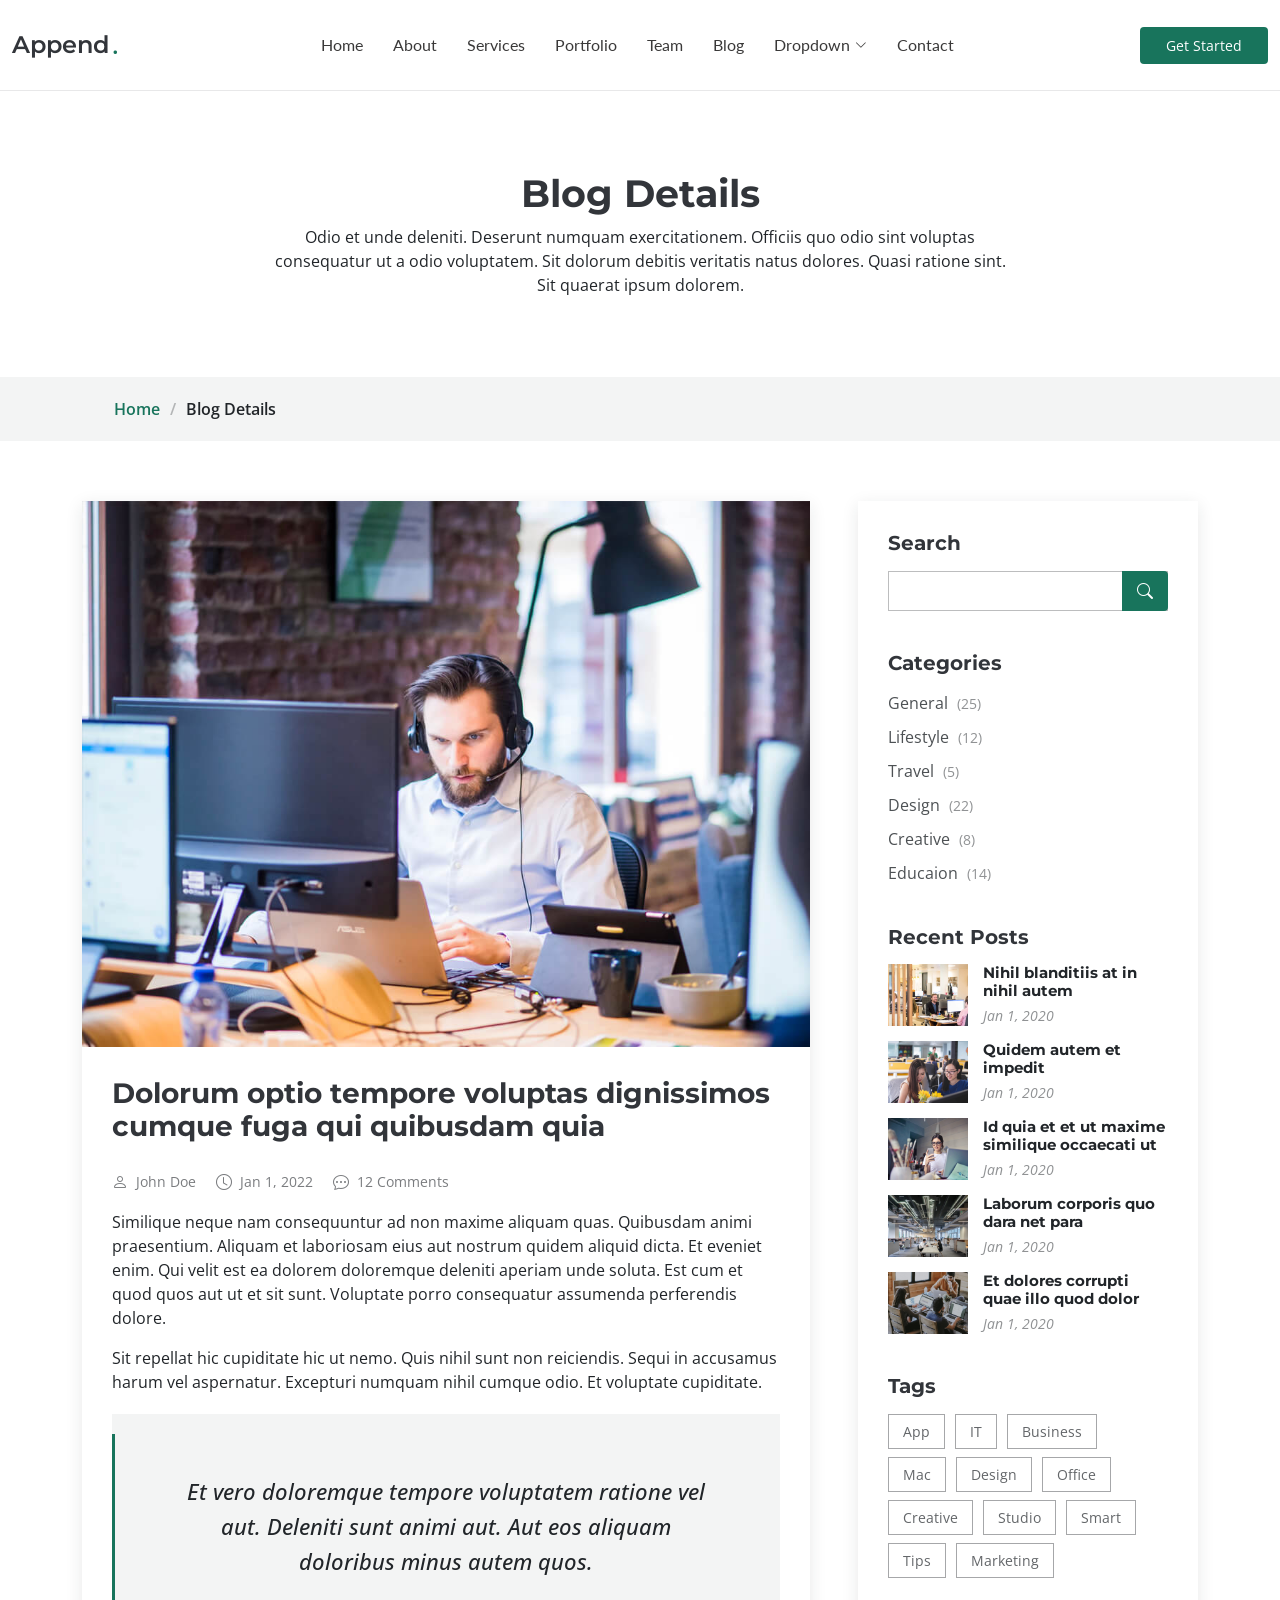
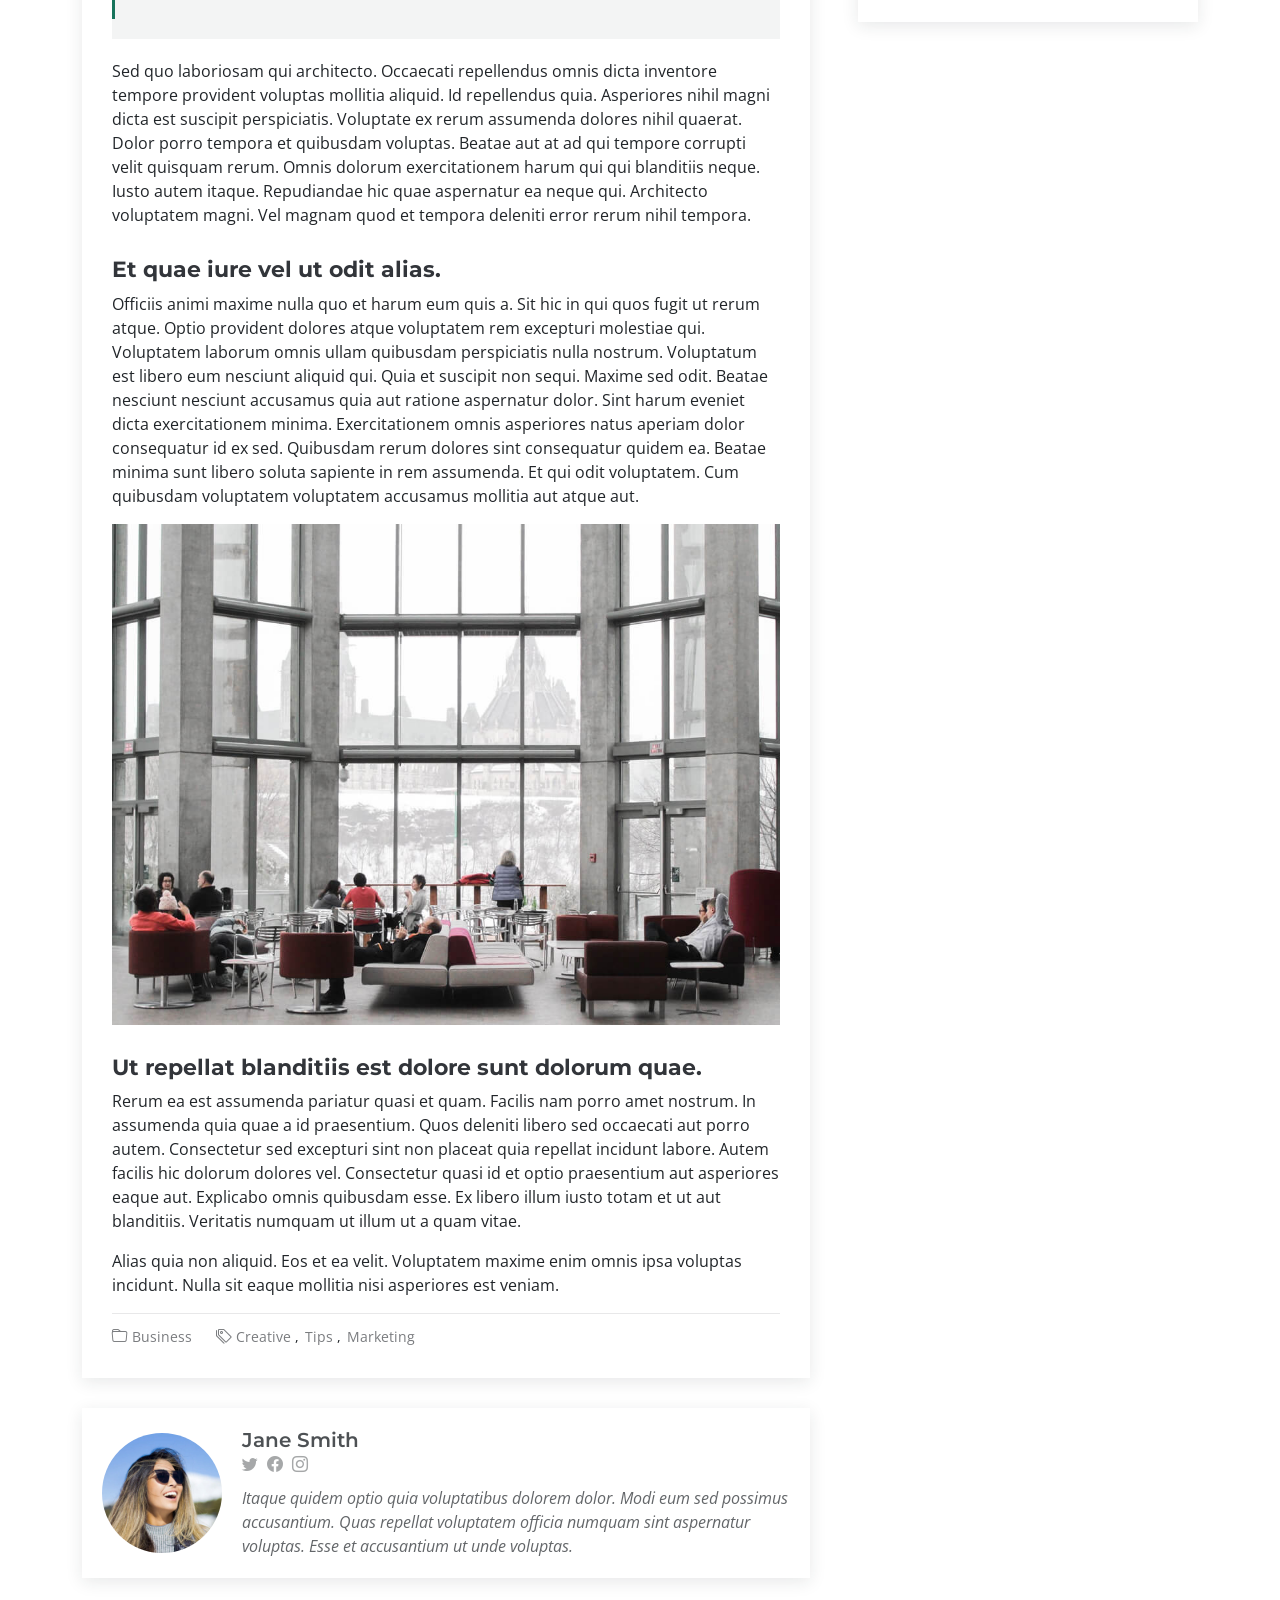
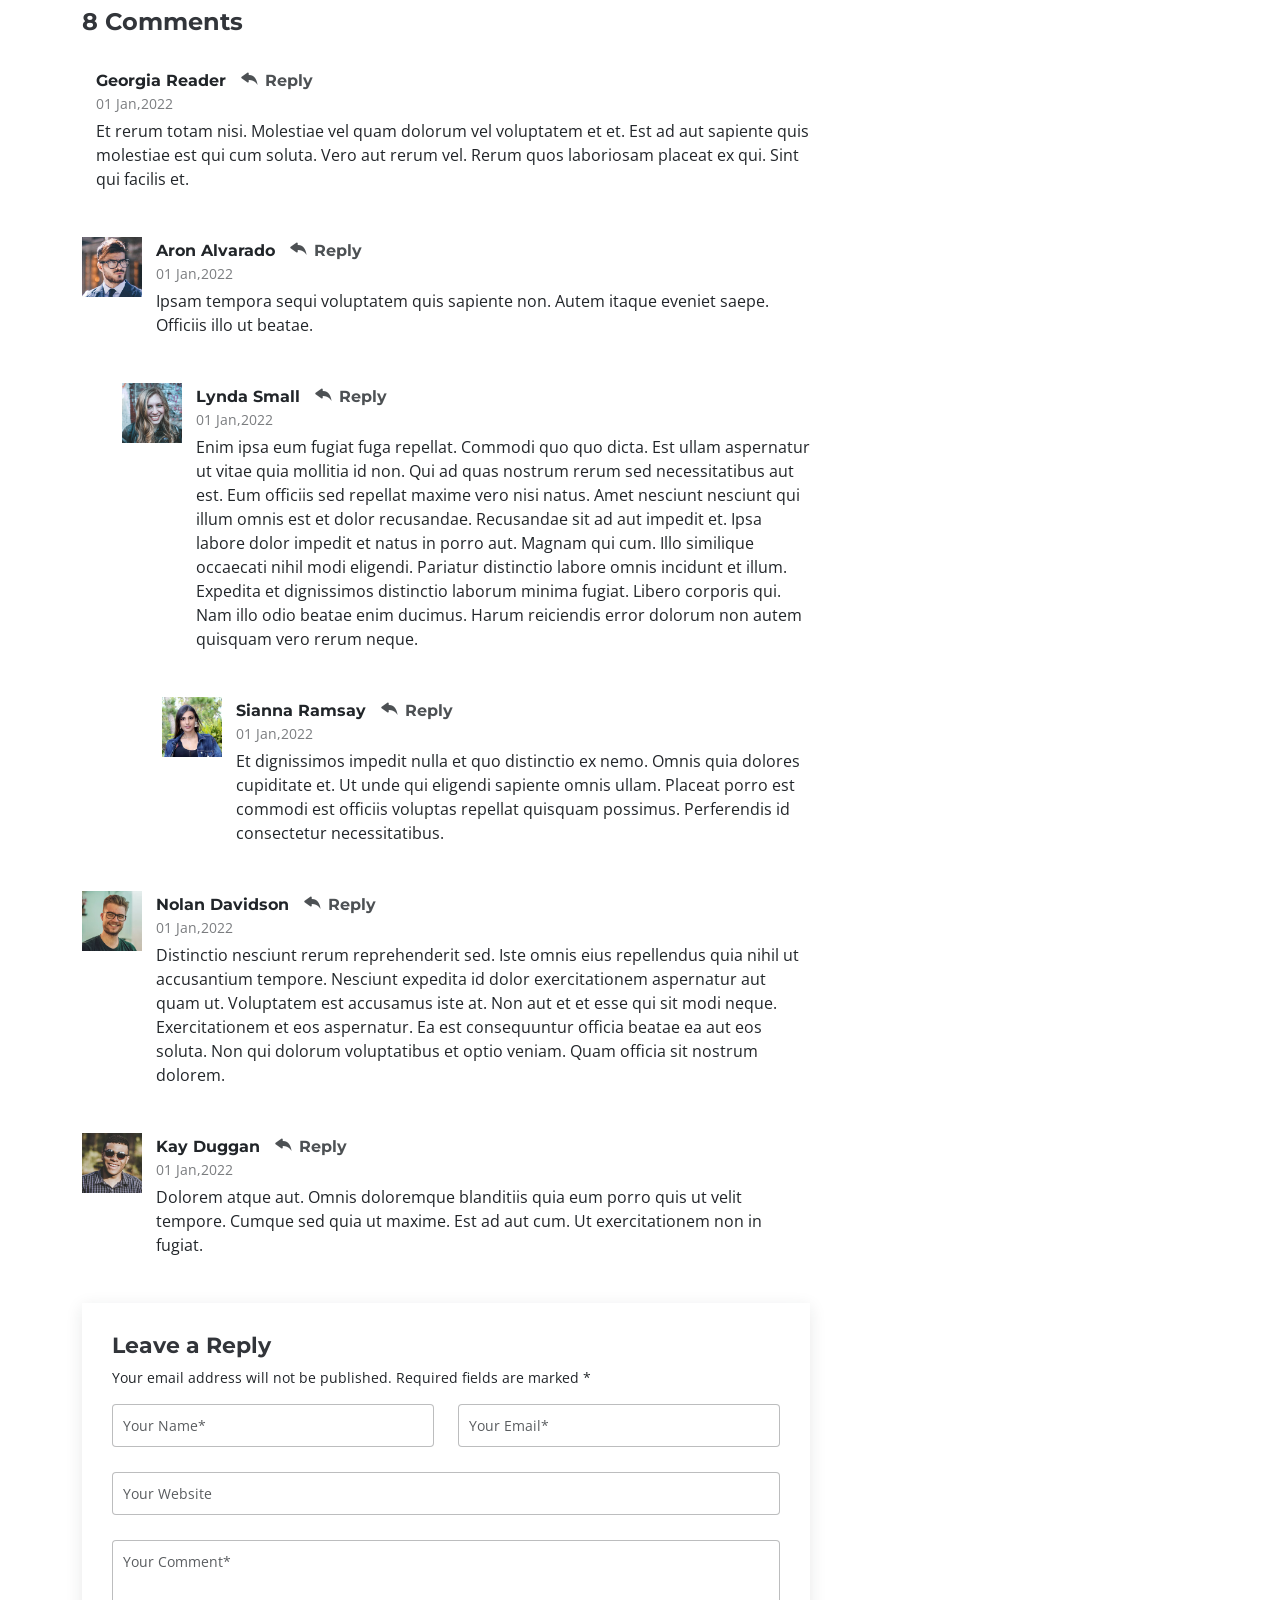
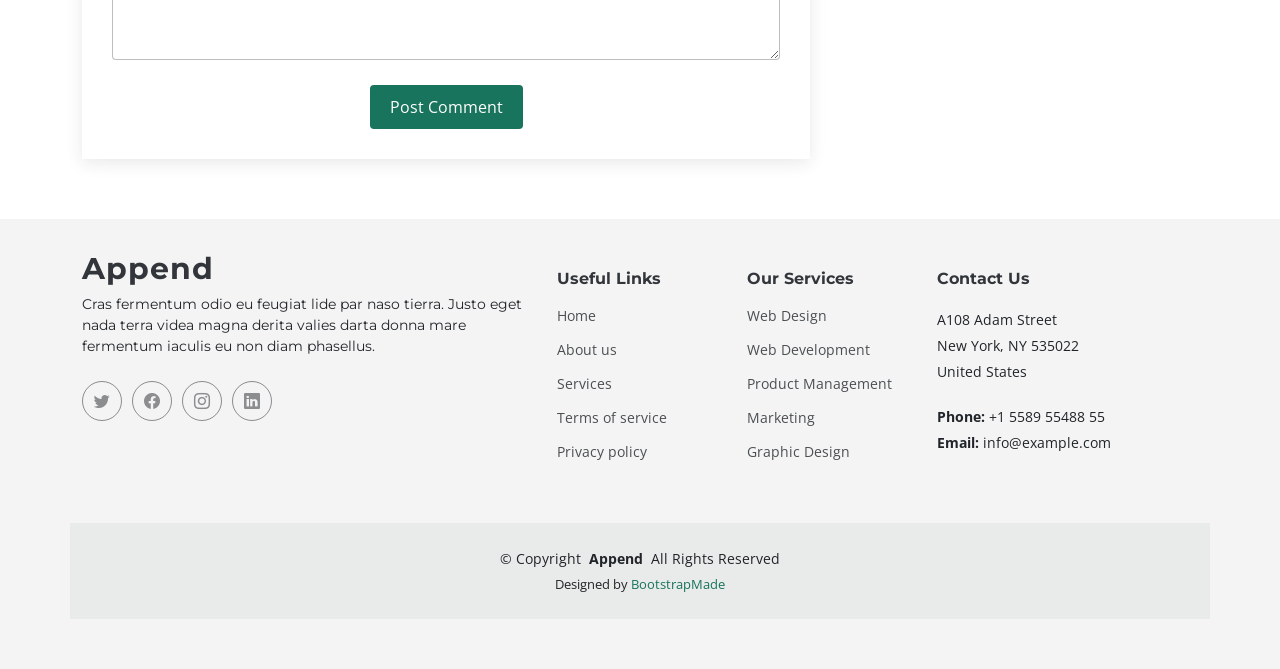
==== blog-details.html @ e710c113 "v1" ====
<!DOCTYPE html>
<html lang="en">

<head>
  <meta charset="utf-8">
  <meta content="width=device-width, initial-scale=1.0" name="viewport">

  <title>Blog Details - Append Bootstrap Temlate</title>
  <meta content="" name="description">
  <meta content="" name="keywords">

  <!-- Favicons -->
  <link href="assets/img/favicon.png" rel="icon">
  <link href="assets/img/apple-touch-icon.png" rel="apple-touch-icon">

  <!-- Fonts -->
  <link href="https://fonts.googleapis.com" rel="preconnect">
  <link href="https://fonts.gstatic.com" rel="preconnect" crossorigin>
  <link href="https://fonts.googleapis.com/css2?family=Open+Sans:ital,wght@0,300;0,400;0,500;0,600;0,700;0,800;1,300;1,400;1,500;1,600;1,700;1,800&family=Montserrat:ital,wght@0,100;0,200;0,300;0,400;0,500;0,600;0,700;0,800;0,900;1,100;1,200;1,300;1,400;1,500;1,600;1,700;1,800;1,900&family=Lato:ital,wght@0,100;0,300;0,400;0,700;0,900;1,100;1,300;1,400;1,700;1,900&display=swap" rel="stylesheet">

  <!-- Vendor CSS Files -->
  <link href="assets/vendor/bootstrap/css/bootstrap.min.css" rel="stylesheet">
  <link href="assets/vendor/bootstrap-icons/bootstrap-icons.css" rel="stylesheet">
  <link href="assets/vendor/glightbox/css/glightbox.min.css" rel="stylesheet">
  <link href="assets/vendor/swiper/swiper-bundle.min.css" rel="stylesheet">
  <link href="assets/vendor/aos/aos.css" rel="stylesheet">

  <!-- Template Main CSS File -->
  <link href="assets/css/main.css" rel="stylesheet">

  <!-- =======================================================
  * Template Name: Append
  * Updated: Sep 18 2023 with Bootstrap v5.3.2
  * Template URL: https://bootstrapmade.com/append-bootstrap-website-template/
  * Author: BootstrapMade.com
  * License: https://bootstrapmade.com/license/
  ======================================================== -->
</head>

<body class="blog-details-page" data-bs-spy="scroll" data-bs-target="#navmenu">

  <!-- ======= Header ======= -->
  <header id="header" class="header sticky-top d-flex align-items-center">
    <div class="container-fluid d-flex align-items-center justify-content-between">

      <a href="index.html" class="logo d-flex align-items-center me-auto me-xl-0">
        <!-- Uncomment the line below if you also wish to use an image logo -->
        <!-- <img src="assets/img/logo.png" alt=""> -->
        <h1>Append</h1>
        <span>.</span>
      </a>

      <!-- Nav Menu -->
      <nav id="navmenu" class="navmenu">
        <ul>
          <li><a href="index.html#hero">Home</a></li>
          <li><a href="index.html#about">About</a></li>
          <li><a href="index.html#services">Services</a></li>
          <li><a href="index.html#portfolio">Portfolio</a></li>
          <li><a href="index.html#team">Team</a></li>
          <li><a href="blog.html">Blog</a></li>
          <li class="dropdown has-dropdown"><a href="#"><span>Dropdown</span> <i class="bi bi-chevron-down"></i></a>
            <ul class="dd-box-shadow">
              <li><a href="#">Dropdown 1</a></li>
              <li class="dropdown has-dropdown"><a href="#"><span>Deep Dropdown</span> <i class="bi bi-chevron-down"></i></a>
                <ul class="dd-box-shadow">
                  <li><a href="#">Deep Dropdown 1</a></li>
                  <li><a href="#">Deep Dropdown 2</a></li>
                  <li><a href="#">Deep Dropdown 3</a></li>
                  <li><a href="#">Deep Dropdown 4</a></li>
                  <li><a href="#">Deep Dropdown 5</a></li>
                </ul>
              </li>
              <li><a href="#">Dropdown 2</a></li>
              <li><a href="#">Dropdown 3</a></li>
              <li><a href="#">Dropdown 4</a></li>
            </ul>
          </li>
          <li><a href="index.html#contact">Contact</a></li>
        </ul>

        <i class="mobile-nav-toggle d-xl-none bi bi-list"></i>
      </nav><!-- End Nav Menu -->

      <a class="btn-getstarted" href="index.html#about">Get Started</a>

    </div>
  </header><!-- End Header -->

  <main id="main">

    <!-- Blog Details Page Title & Breadcrumbs -->
    <div data-aos="fade" class="page-title">
      <div class="heading">
        <div class="container">
          <div class="row d-flex justify-content-center text-center">
            <div class="col-lg-8">
              <h1>Blog Details</h1>
              <p class="mb-0">Odio et unde deleniti. Deserunt numquam exercitationem. Officiis quo odio sint voluptas consequatur ut a odio voluptatem. Sit dolorum debitis veritatis natus dolores. Quasi ratione sint. Sit quaerat ipsum dolorem.</p>
            </div>
          </div>
        </div>
      </div>
      <nav class="breadcrumbs">
        <div class="container">
          <ol>
            <li><a href="index.html">Home</a></li>
            <li class="current">Blog Details</li>
          </ol>
        </div>
      </nav>
    </div><!-- End Page Title -->

    <!-- Blog-details Section - Blog Details Page -->
    <section id="blog-details" class="blog-details">

      <div class="container" data-aos="fade-up" data-aos-delay="100">

        <div class="row g-5">

          <div class="col-lg-8">

            <article class="article">

              <div class="post-img">
                <img src="assets/img/blog/blog-1.jpg" alt="" class="img-fluid">
              </div>

              <h2 class="title">Dolorum optio tempore voluptas dignissimos cumque fuga qui quibusdam quia</h2>

              <div class="meta-top">
                <ul>
                  <li class="d-flex align-items-center"><i class="bi bi-person"></i> <a href="blog-details.html">John Doe</a></li>
                  <li class="d-flex align-items-center"><i class="bi bi-clock"></i> <a href="blog-details.html"><time datetime="2020-01-01">Jan 1, 2022</time></a></li>
                  <li class="d-flex align-items-center"><i class="bi bi-chat-dots"></i> <a href="blog-details.html">12 Comments</a></li>
                </ul>
              </div><!-- End meta top -->

              <div class="content">
                <p>
                  Similique neque nam consequuntur ad non maxime aliquam quas. Quibusdam animi praesentium. Aliquam et laboriosam eius aut nostrum quidem aliquid dicta.
                  Et eveniet enim. Qui velit est ea dolorem doloremque deleniti aperiam unde soluta. Est cum et quod quos aut ut et sit sunt. Voluptate porro consequatur assumenda perferendis dolore.
                </p>

                <p>
                  Sit repellat hic cupiditate hic ut nemo. Quis nihil sunt non reiciendis. Sequi in accusamus harum vel aspernatur. Excepturi numquam nihil cumque odio. Et voluptate cupiditate.
                </p>

                <blockquote>
                  <p>
                    Et vero doloremque tempore voluptatem ratione vel aut. Deleniti sunt animi aut. Aut eos aliquam doloribus minus autem quos.
                  </p>
                </blockquote>

                <p>
                  Sed quo laboriosam qui architecto. Occaecati repellendus omnis dicta inventore tempore provident voluptas mollitia aliquid. Id repellendus quia. Asperiores nihil magni dicta est suscipit perspiciatis. Voluptate ex rerum assumenda dolores nihil quaerat.
                  Dolor porro tempora et quibusdam voluptas. Beatae aut at ad qui tempore corrupti velit quisquam rerum. Omnis dolorum exercitationem harum qui qui blanditiis neque.
                  Iusto autem itaque. Repudiandae hic quae aspernatur ea neque qui. Architecto voluptatem magni. Vel magnam quod et tempora deleniti error rerum nihil tempora.
                </p>

                <h3>Et quae iure vel ut odit alias.</h3>
                <p>
                  Officiis animi maxime nulla quo et harum eum quis a. Sit hic in qui quos fugit ut rerum atque. Optio provident dolores atque voluptatem rem excepturi molestiae qui. Voluptatem laborum omnis ullam quibusdam perspiciatis nulla nostrum. Voluptatum est libero eum nesciunt aliquid qui.
                  Quia et suscipit non sequi. Maxime sed odit. Beatae nesciunt nesciunt accusamus quia aut ratione aspernatur dolor. Sint harum eveniet dicta exercitationem minima. Exercitationem omnis asperiores natus aperiam dolor consequatur id ex sed. Quibusdam rerum dolores sint consequatur quidem ea.
                  Beatae minima sunt libero soluta sapiente in rem assumenda. Et qui odit voluptatem. Cum quibusdam voluptatem voluptatem accusamus mollitia aut atque aut.
                </p>
                <img src="assets/img/blog/blog-inside-post.jpg" class="img-fluid" alt="">

                <h3>Ut repellat blanditiis est dolore sunt dolorum quae.</h3>
                <p>
                  Rerum ea est assumenda pariatur quasi et quam. Facilis nam porro amet nostrum. In assumenda quia quae a id praesentium. Quos deleniti libero sed occaecati aut porro autem. Consectetur sed excepturi sint non placeat quia repellat incidunt labore. Autem facilis hic dolorum dolores vel.
                  Consectetur quasi id et optio praesentium aut asperiores eaque aut. Explicabo omnis quibusdam esse. Ex libero illum iusto totam et ut aut blanditiis. Veritatis numquam ut illum ut a quam vitae.
                </p>
                <p>
                  Alias quia non aliquid. Eos et ea velit. Voluptatem maxime enim omnis ipsa voluptas incidunt. Nulla sit eaque mollitia nisi asperiores est veniam.
                </p>

              </div><!-- End post content -->

              <div class="meta-bottom">
                <i class="bi bi-folder"></i>
                <ul class="cats">
                  <li><a href="#">Business</a></li>
                </ul>

                <i class="bi bi-tags"></i>
                <ul class="tags">
                  <li><a href="#">Creative</a></li>
                  <li><a href="#">Tips</a></li>
                  <li><a href="#">Marketing</a></li>
                </ul>
              </div><!-- End meta bottom -->

            </article><!-- End post article -->

            <div class="blog-author d-flex align-items-center">
              <img src="assets/img/blog/blog-author.jpg" class="rounded-circle flex-shrink-0" alt="">
              <div>
                <h4>Jane Smith</h4>
                <div class="social-links">
                  <a href="https://twitters.com/#"><i class="bi bi-twitter"></i></a>
                  <a href="https://facebook.com/#"><i class="bi bi-facebook"></i></a>
                  <a href="https://instagram.com/#"><i class="biu bi-instagram"></i></a>
                </div>
                <p>
                  Itaque quidem optio quia voluptatibus dolorem dolor. Modi eum sed possimus accusantium. Quas repellat voluptatem officia numquam sint aspernatur voluptas. Esse et accusantium ut unde voluptas.
                </p>
              </div>
            </div><!-- End post author -->

            <div class="comments">

              <h4 class="comments-count">8 Comments</h4>

              <div id="comment-1" class="comment">
                <div class="d-flex">
                  <div class="comment-img"><img src="assets/img/blog/comments.jpg" alt=""></div>
                  <div>
                    <h5><a href="">Georgia Reader</a> <a href="#" class="reply"><i class="bi bi-reply-fill"></i> Reply</a></h5>
                    <time datetime="2020-01-01">01 Jan,2022</time>
                    <p>
                      Et rerum totam nisi. Molestiae vel quam dolorum vel voluptatem et et. Est ad aut sapiente quis molestiae est qui cum soluta.
                      Vero aut rerum vel. Rerum quos laboriosam placeat ex qui. Sint qui facilis et.
                    </p>
                  </div>
                </div>
              </div><!-- End comment #1 -->

              <div id="comment-2" class="comment">
                <div class="d-flex">
                  <div class="comment-img"><img src="assets/img/blog/comments-2.jpg" alt=""></div>
                  <div>
                    <h5><a href="">Aron Alvarado</a> <a href="#" class="reply"><i class="bi bi-reply-fill"></i> Reply</a></h5>
                    <time datetime="2020-01-01">01 Jan,2022</time>
                    <p>
                      Ipsam tempora sequi voluptatem quis sapiente non. Autem itaque eveniet saepe. Officiis illo ut beatae.
                    </p>
                  </div>
                </div>

                <div id="comment-reply-1" class="comment comment-reply">
                  <div class="d-flex">
                    <div class="comment-img"><img src="assets/img/blog/comments-3.jpg" alt=""></div>
                    <div>
                      <h5><a href="">Lynda Small</a> <a href="#" class="reply"><i class="bi bi-reply-fill"></i> Reply</a></h5>
                      <time datetime="2020-01-01">01 Jan,2022</time>
                      <p>
                        Enim ipsa eum fugiat fuga repellat. Commodi quo quo dicta. Est ullam aspernatur ut vitae quia mollitia id non. Qui ad quas nostrum rerum sed necessitatibus aut est. Eum officiis sed repellat maxime vero nisi natus. Amet nesciunt nesciunt qui illum omnis est et dolor recusandae.

                        Recusandae sit ad aut impedit et. Ipsa labore dolor impedit et natus in porro aut. Magnam qui cum. Illo similique occaecati nihil modi eligendi. Pariatur distinctio labore omnis incidunt et illum. Expedita et dignissimos distinctio laborum minima fugiat.

                        Libero corporis qui. Nam illo odio beatae enim ducimus. Harum reiciendis error dolorum non autem quisquam vero rerum neque.
                      </p>
                    </div>
                  </div>

                  <div id="comment-reply-2" class="comment comment-reply">
                    <div class="d-flex">
                      <div class="comment-img"><img src="assets/img/blog/comments-4.jpg" alt=""></div>
                      <div>
                        <h5><a href="">Sianna Ramsay</a> <a href="#" class="reply"><i class="bi bi-reply-fill"></i> Reply</a></h5>
                        <time datetime="2020-01-01">01 Jan,2022</time>
                        <p>
                          Et dignissimos impedit nulla et quo distinctio ex nemo. Omnis quia dolores cupiditate et. Ut unde qui eligendi sapiente omnis ullam. Placeat porro est commodi est officiis voluptas repellat quisquam possimus. Perferendis id consectetur necessitatibus.
                        </p>
                      </div>
                    </div>

                  </div><!-- End comment reply #2-->

                </div><!-- End comment reply #1-->

              </div><!-- End comment #2-->

              <div id="comment-3" class="comment">
                <div class="d-flex">
                  <div class="comment-img"><img src="assets/img/blog/comments-5.jpg" alt=""></div>
                  <div>
                    <h5><a href="">Nolan Davidson</a> <a href="#" class="reply"><i class="bi bi-reply-fill"></i> Reply</a></h5>
                    <time datetime="2020-01-01">01 Jan,2022</time>
                    <p>
                      Distinctio nesciunt rerum reprehenderit sed. Iste omnis eius repellendus quia nihil ut accusantium tempore. Nesciunt expedita id dolor exercitationem aspernatur aut quam ut. Voluptatem est accusamus iste at.
                      Non aut et et esse qui sit modi neque. Exercitationem et eos aspernatur. Ea est consequuntur officia beatae ea aut eos soluta. Non qui dolorum voluptatibus et optio veniam. Quam officia sit nostrum dolorem.
                    </p>
                  </div>
                </div>

              </div><!-- End comment #3 -->

              <div id="comment-4" class="comment">
                <div class="d-flex">
                  <div class="comment-img"><img src="assets/img/blog/comments-6.jpg" alt=""></div>
                  <div>
                    <h5><a href="">Kay Duggan</a> <a href="#" class="reply"><i class="bi bi-reply-fill"></i> Reply</a></h5>
                    <time datetime="2020-01-01">01 Jan,2022</time>
                    <p>
                      Dolorem atque aut. Omnis doloremque blanditiis quia eum porro quis ut velit tempore. Cumque sed quia ut maxime. Est ad aut cum. Ut exercitationem non in fugiat.
                    </p>
                  </div>
                </div>

              </div><!-- End comment #4 -->

              <div class="reply-form">

                <h4>Leave a Reply</h4>
                <p>Your email address will not be published. Required fields are marked * </p>
                <form action="">
                  <div class="row">
                    <div class="col-md-6 form-group">
                      <input name="name" type="text" class="form-control" placeholder="Your Name*">
                    </div>
                    <div class="col-md-6 form-group">
                      <input name="email" type="text" class="form-control" placeholder="Your Email*">
                    </div>
                  </div>
                  <div class="row">
                    <div class="col form-group">
                      <input name="website" type="text" class="form-control" placeholder="Your Website">
                    </div>
                  </div>
                  <div class="row">
                    <div class="col form-group">
                      <textarea name="comment" class="form-control" placeholder="Your Comment*"></textarea>
                    </div>
                  </div>

                  <div class="text-center">
                    <button type="submit" class="btn btn-primary">Post Comment</button>
                  </div>

                </form>

              </div>

            </div><!-- End blog comments -->

          </div>

          <div class="col-lg-4">

            <div class="sidebar">

              <div class="sidebar-item search-form">
                <h3 class="sidebar-title">Search</h3>
                <form action="" class="mt-3">
                  <input type="text">
                  <button type="submit"><i class="bi bi-search"></i></button>
                </form>
              </div><!-- End sidebar search formn-->

              <div class="sidebar-item categories">
                <h3 class="sidebar-title">Categories</h3>
                <ul class="mt-3">
                  <li><a href="#">General <span>(25)</span></a></li>
                  <li><a href="#">Lifestyle <span>(12)</span></a></li>
                  <li><a href="#">Travel <span>(5)</span></a></li>
                  <li><a href="#">Design <span>(22)</span></a></li>
                  <li><a href="#">Creative <span>(8)</span></a></li>
                  <li><a href="#">Educaion <span>(14)</span></a></li>
                </ul>
              </div><!-- End sidebar categories-->

              <div class="sidebar-item recent-posts">
                <h3 class="sidebar-title">Recent Posts</h3>

                <div class="post-item">
                  <img src="assets/img/blog/blog-recent-1.jpg" alt="" class="flex-shrink-0">
                  <div>
                    <h4><a href="blog-details.html">Nihil blanditiis at in nihil autem</a></h4>
                    <time datetime="2020-01-01">Jan 1, 2020</time>
                  </div>
                </div><!-- End recent post item-->

                <div class="post-item">
                  <img src="assets/img/blog/blog-recent-2.jpg" alt="" class="flex-shrink-0">
                  <div>
                    <h4><a href="blog-details.html">Quidem autem et impedit</a></h4>
                    <time datetime="2020-01-01">Jan 1, 2020</time>
                  </div>
                </div><!-- End recent post item-->

                <div class="post-item">
                  <img src="assets/img/blog/blog-recent-3.jpg" alt="" class="flex-shrink-0">
                  <div>
                    <h4><a href="blog-details.html">Id quia et et ut maxime similique occaecati ut</a></h4>
                    <time datetime="2020-01-01">Jan 1, 2020</time>
                  </div>
                </div><!-- End recent post item-->

                <div class="post-item">
                  <img src="assets/img/blog/blog-recent-4.jpg" alt="" class="flex-shrink-0">
                  <div>
                    <h4><a href="blog-details.html">Laborum corporis quo dara net para</a></h4>
                    <time datetime="2020-01-01">Jan 1, 2020</time>
                  </div>
                </div><!-- End recent post item-->

                <div class="post-item">
                  <img src="assets/img/blog/blog-recent-5.jpg" alt="" class="flex-shrink-0">
                  <div>
                    <h4><a href="blog-details.html">Et dolores corrupti quae illo quod dolor</a></h4>
                    <time datetime="2020-01-01">Jan 1, 2020</time>
                  </div>
                </div><!-- End recent post item-->

              </div><!-- End sidebar recent posts-->

              <div class="sidebar-item tags">
                <h3 class="sidebar-title">Tags</h3>
                <ul class="mt-3">
                  <li><a href="#">App</a></li>
                  <li><a href="#">IT</a></li>
                  <li><a href="#">Business</a></li>
                  <li><a href="#">Mac</a></li>
                  <li><a href="#">Design</a></li>
                  <li><a href="#">Office</a></li>
                  <li><a href="#">Creative</a></li>
                  <li><a href="#">Studio</a></li>
                  <li><a href="#">Smart</a></li>
                  <li><a href="#">Tips</a></li>
                  <li><a href="#">Marketing</a></li>
                </ul>
              </div><!-- End sidebar tags-->

            </div><!-- End Sidebar -->

          </div>

        </div>

      </div>

    </section><!-- End Blog-details Section -->

  </main>

  <!-- ======= Footer ======= -->
  <footer id="footer" class="footer">

    <div class="container footer-top">
      <div class="row gy-4">
        <div class="col-lg-5 col-md-12 footer-about">
          <a href="index.html" class="logo d-flex align-items-center">
            <span>Append</span>
          </a>
          <p>Cras fermentum odio eu feugiat lide par naso tierra. Justo eget nada terra videa magna derita valies darta donna mare fermentum iaculis eu non diam phasellus.</p>
          <div class="social-links d-flex mt-4">
            <a href=""><i class="bi bi-twitter"></i></a>
            <a href=""><i class="bi bi-facebook"></i></a>
            <a href=""><i class="bi bi-instagram"></i></a>
            <a href=""><i class="bi bi-linkedin"></i></a>
          </div>
        </div>

        <div class="col-lg-2 col-6 footer-links">
          <h4>Useful Links</h4>
          <ul>
            <li><a href="#">Home</a></li>
            <li><a href="#">About us</a></li>
            <li><a href="#">Services</a></li>
            <li><a href="#">Terms of service</a></li>
            <li><a href="#">Privacy policy</a></li>
          </ul>
        </div>

        <div class="col-lg-2 col-6 footer-links">
          <h4>Our Services</h4>
          <ul>
            <li><a href="#">Web Design</a></li>
            <li><a href="#">Web Development</a></li>
            <li><a href="#">Product Management</a></li>
            <li><a href="#">Marketing</a></li>
            <li><a href="#">Graphic Design</a></li>
          </ul>
        </div>

        <div class="col-lg-3 col-md-12 footer-contact text-center text-md-start">
          <h4>Contact Us</h4>
          <p>A108 Adam Street</p>
          <p>New York, NY 535022</p>
          <p>United States</p>
          <p class="mt-4"><strong>Phone:</strong> <span>+1 5589 55488 55</span></p>
          <p><strong>Email:</strong> <span>info@example.com</span></p>
        </div>

      </div>
    </div>

    <div class="container copyright text-center mt-4">
      <p>&copy; <span>Copyright</span> <strong class="px-1">Append</strong> <span>All Rights Reserved</span></p>
      <div class="credits">
        <!-- All the links in the footer should remain intact. -->
        <!-- You can delete the links only if you've purchased the pro version. -->
        <!-- Licensing information: https://bootstrapmade.com/license/ -->
        <!-- Purchase the pro version with working PHP/AJAX contact form: [buy-url] -->
        Designed by <a href="https://bootstrapmade.com/">BootstrapMade</a>
      </div>
    </div>

  </footer><!-- End Footer -->

  <!-- Scroll Top Button -->
  <a href="#" id="scroll-top" class="scroll-top d-flex align-items-center justify-content-center"><i class="bi bi-arrow-up-short"></i></a>

  <!-- Preloader -->
  <div id="preloader">
    <div></div>
    <div></div>
    <div></div>
    <div></div>
  </div>

  <!-- Vendor JS Files -->
  <script src="assets/vendor/bootstrap/js/bootstrap.bundle.min.js"></script>
  <script src="assets/vendor/glightbox/js/glightbox.min.js"></script>
  <script src="assets/vendor/purecounter/purecounter_vanilla.js"></script>
  <script src="assets/vendor/isotope-layout/isotope.pkgd.min.js"></script>
  <script src="assets/vendor/swiper/swiper-bundle.min.js"></script>
  <script src="assets/vendor/aos/aos.js"></script>
  <script src="assets/vendor/php-email-form/validate.js"></script>

  <!-- Template Main JS File -->
  <script src="assets/js/main.js"></script>

</body>

</html>
---- assets/css/main.css ----
/**
* Template Name: Append
* Updated: Sep 18 2023 with Bootstrap v5.3.2
* Template URL: https://bootstrapmade.com/append-bootstrap-website-template/
* Author: BootstrapMade.com
* License: https://bootstrapmade.com/license/
*/

/*--------------------------------------------------------------
# Font & Color Variables
# Help: https://bootstrapmade.com/color-system/
--------------------------------------------------------------*/
/* Fonts */
:root {
  --default-font: "Open Sans", system-ui, -apple-system, "Segoe UI", Roboto, "Helvetica Neue", Arial, "Noto Sans", "Liberation Sans", sans-serif, "Apple Color Emoji", "Segoe UI Emoji", "Segoe UI Symbol", "Noto Color Emoji";
  --heading-font: "Montserrat", sans-serif;
  --nav-font: "Lato", sans-serif;
}

/* Global Colors */
:root {
  --background-color: #ffffff;
  --background-color-rgb: 255, 255, 255;
  --default-color: #212529;
  --default-color-rgb: 33, 37, 41;
  --primary-color: #18745C;
  --primary-color-rgb: 232, 69, 69;
  --secondary-color: #32353a;
  --secondary-color-rgb: 50, 53, 58;
  --contrast-color: #ffffff;
  --contrast-color-rgb: 255, 255, 255;
}

/* Nav Menu Colors */
:root {
  --nav-color: #3a3939;
  --nav-hover-color: #18745C;
  --nav-dropdown-color: #3a3939;
  --nav-dropdown-hover-color: #18745C;
  --nav-dropdown-background-color: #ffffff;
  --nav-mobile-background-color: #ffffff;
}

/* Smooth scroll */
:root {
  scroll-behavior: smooth;
}

/*--------------------------------------------------------------
# General
--------------------------------------------------------------*/
body {
  color: var(--default-color);
  background-color: var(--background-color);
  font-family: var(--default-font);
}

a {
  color: var(--primary-color);
  text-decoration: none;
  transition: 0.3s;
}

a:hover {
  color: rgba(var(--primary-color-rgb), 0.7);
  text-decoration: none;
}

h1,
h2,
h3,
h4,
h5,
h6 {
  color: var(--secondary-color);
  font-family: var(--heading-font);
}

section {
  color: var(--default-color);
  background-color: var(--background-color);
  padding: 60px 0;
  overflow: clip;
}

/*--------------------------------------------------------------
# Section Title
--------------------------------------------------------------*/
.section-title {
  text-align: center;
  padding-bottom: 60px;
}

.section-title h2 {
  font-size: 32px;
  font-weight: 700;
  position: relative;
}

.section-title h2:before,
.section-title h2:after {
  content: "";
  width: 50px;
  height: 2px;
  background: var(--primary-color);
  display: inline-block;
}

.section-title h2:before {
  margin: 0 15px 10px 0;
}

.section-title h2:after {
  margin: 0 0 10px 15px;
}

.section-title p {
  margin-bottom: 0;
}

/*--------------------------------------------------------------
# Page Title & Breadcrumbs
--------------------------------------------------------------*/
.page-title {
  color: var(--default-color);
  background-color: var(--background-color);
}

.page-title .heading {
  padding: 80px 0;
  border-top: 1px solid rgba(var(--default-color-rgb), 0.1);
}

.page-title .heading h1 {
  font-size: 38px;
  font-weight: 700;
  color: var(--secondary-color);
}

.page-title nav {
  background-color: rgba(var(--default-color-rgb), 0.05);
  padding: 20px 0;
}

.page-title nav ol {
  display: flex;
  flex-wrap: wrap;
  list-style: none;
  margin: 0;
  font-size: 16px;
  font-weight: 600;
}

.page-title nav ol li+li {
  padding-left: 10px;
}

.page-title nav ol li+li::before {
  content: "/";
  display: inline-block;
  padding-right: 10px;
  color: rgba(var(--default-color-rgb), 0.3);
}

/*--------------------------------------------------------------
# Global Header
--------------------------------------------------------------*/
.header {
  --background-color: #ffffff;
  color: var(--default-color);
  background-color: var(--background-color);
  padding: 15px 0;
  transition: all 0.5s;
  z-index: 997;
}

.header .logo img {
  max-height: 40px;
  margin-right: 6px;
}

.header .logo h1 {
  font-size: 24px;
  margin: 0;
  font-weight: 600;
  color: var(--secondary-color);
}

.header .logo span {
  color: var(--primary-color);
  font-size: 24px;
  font-weight: 600;
  padding-left: 3px;
}

.header .btn-getstarted,
.header .btn-getstarted:focus {
  color: var(--contrast-color);
  background: var(--primary-color);
  font-size: 14px;
  padding: 8px 26px;
  margin: 0;
  border-radius: 4px;
  transition: 0.3s;
}

.header .btn-getstarted:hover,
.header .btn-getstarted:focus:hover {
  color: var(--contrast-color);
  background: rgba(var(--primary-color-rgb), 0.85);
}

@media (max-width: 1200px) {
  .header .logo {
    order: 1;
  }

  .header .btn-getstarted {
    order: 2;
    margin: 0 15px 0 0;
    padding: 6px 20px;
  }

  .header .navmenu {
    order: 3;
  }
}

/* Global Header on page scroll
------------------------------*/
.scrolled .header {
  --background-color: #ffffff;
  --secondary-color: #444444;
  --nav-color: #444444;
  --nav-hover-color: #18745C;
  box-shadow: 0 0 30px 10px rgba(0, 0, 0, 0.1);
}

/* Global Scroll Margin Top
------------------------------*/
section {
  scroll-margin-top: 90px;
}

@media (max-width: 1199px) {
  section {
    scroll-margin-top: 66px;
  }
}

/* Home Page Custom Header
------------------------------*/
.index-page .header {
  --background-color: rgba(255, 255, 255, 0);
  --secondary-color: #ffffff;
  --nav-color: rgba(255, 255, 255, 0.515);
  --nav-hover-color: #ffffff;
}

/* Home Page Custom Header on page scroll
------------------------------*/
.index-page.scrolled .header {
  --background-color: #ffffff;
  --secondary-color: #444444;
  --nav-color: #444444;
  --nav-hover-color: #F8C060;
}

/*--------------------------------------------------------------
# Navigation Menu
--------------------------------------------------------------*/
/* Desktop Navigation */
@media (min-width: 1200px) {
  .navmenu {
    padding: 0;
  }

  .navmenu ul {
    margin: 0;
    padding: 0;
    display: flex;
    list-style: none;
    align-items: center;
  }

  .navmenu li {
    position: relative;
  }

  .navmenu a,
  .navmenu a:focus {
    color: var(--nav-color);
    padding: 18px 15px;
    font-size: 16px;
    font-family: var(--nav-font);
    font-weight: 400;
    display: flex;
    align-items: center;
    justify-content: space-between;
    white-space: nowrap;
    transition: 0.3s;
  }

  .navmenu a i,
  .navmenu a:focus i {
    font-size: 12px;
    line-height: 0;
    margin-left: 5px;
    transition: 0.3s;
  }

  .navmenu li:last-child a {
    padding-right: 0;
  }

  .navmenu li:hover>a,
  .navmenu .active,
  .navmenu .active:focus {
    color: var(--nav-hover-color);
  }

  .navmenu .dropdown ul {
    margin: 0;
    padding: 10px 0;
    background: var(--nav-dropdown-background-color);
    display: block;
    position: absolute;
    visibility: hidden;
    left: 14px;
    top: 130%;
    opacity: 0;
    transition: 0.3s;
    border-radius: 4px;
    z-index: 99;
  }

  .navmenu .dropdown ul li {
    min-width: 200px;
  }

  .navmenu .dropdown ul a {
    padding: 10px 20px;
    font-size: 15px;
    text-transform: none;
    color: var(--nav-dropdown-color);
  }

  .navmenu .dropdown ul a i {
    font-size: 12px;
  }

  .navmenu .dropdown ul a:hover,
  .navmenu .dropdown ul .active:hover,
  .navmenu .dropdown ul li:hover>a {
    color: var(--nav-dropdown-hover-color);
  }

  .navmenu .dropdown:hover>ul {
    opacity: 1;
    top: 100%;
    visibility: visible;
  }

  .navmenu .dropdown .dropdown ul {
    top: 0;
    left: -90%;
    visibility: hidden;
  }

  .navmenu .dropdown .dropdown:hover>ul {
    opacity: 1;
    top: 0;
    left: -100%;
    visibility: visible;
  }

  .navmenu .megamenu {
    position: static;
  }

  .navmenu .megamenu ul {
    margin: 0;
    padding: 10px;
    background: var(--nav-dropdown-background-color);
    box-shadow: 0px 0px 20px rgba(var(--default-color-rgb), 0.1);
    display: block;
    position: absolute;
    top: 130%;
    left: 0;
    right: 0;
    visibility: hidden;
    opacity: 0;
    display: flex;
    transition: 0.3s;
    border-radius: 4px;
    z-index: 99;
  }

  .navmenu .megamenu ul li {
    flex: 1;
  }

  .navmenu .megamenu ul li a,
  .navmenu .megamenu ul li:hover>a {
    padding: 10px 20px;
    font-size: 15px;
    color: var(--nav-dropdown-color);
  }

  .navmenu .megamenu ul li a:hover,
  .navmenu .megamenu ul li .active,
  .navmenu .megamenu ul li .active:hover {
    color: var(--nav-dropdown-hover-color);
  }

  .navmenu .megamenu:hover>ul {
    opacity: 1;
    top: 100%;
    visibility: visible;
  }

  .navmenu .dd-box-shadow {
    box-shadow: 0px 0px 30px rgba(var(--default-color-rgb), 0.15);
  }
}

/* Mobile Navigation */
@media (max-width: 1199px) {
  .mobile-nav-toggle {
    color: var(--nav-color);
    font-size: 28px;
    line-height: 0;
    margin-right: 10px;
    cursor: pointer;
    transition: color 0.3s;
  }

  .navmenu {
    padding: 0;
    z-index: 9997;
  }

  .navmenu ul {
    display: none;
    position: absolute;
    inset: 60px 20px 20px 20px;
    padding: 10px 0;
    margin: 0;
    border-radius: 6px;
    background-color: var(--nav-mobile-background-color);
    overflow-y: auto;
    transition: 0.3s;
    z-index: 9998;
    box-shadow: 0px 0px 30px rgba(var(--default-color-rgb), 0.1);
  }

  .navmenu a,
  .navmenu a:focus {
    color: var(--nav-dropdown-color);
    padding: 10px 20px;
    font-family: var(--nav-font);
    font-size: 17px;
    font-weight: 500;
    display: flex;
    align-items: center;
    justify-content: space-between;
    white-space: nowrap;
    transition: 0.3s;
  }

  .navmenu a i,
  .navmenu a:focus i {
    font-size: 12px;
    line-height: 0;
    margin-left: 5px;
    width: 30px;
    height: 30px;
    display: flex;
    align-items: center;
    justify-content: center;
    border-radius: 50%;
    transition: 0.3s;
    background-color: rgba(var(--primary-color-rgb), 0.1);
  }

  .navmenu a i:hover,
  .navmenu a:focus i:hover {
    background-color: var(--primary-color);
    color: var(--contrast-color);
  }

  .navmenu a:hover,
  .navmenu .active,
  .navmenu .active:focus {
    color: var(--nav-dropdown-hover-color);
  }

  .navmenu .active i,
  .navmenu .active:focus i {
    background-color: var(--primary-color);
    color: var(--contrast-color);
    transform: rotate(180deg);
  }

  .navmenu .dropdown ul,
  .navmenu .megamenu ul {
    position: static;
    display: none;
    z-index: 99;
    padding: 10px 0;
    margin: 10px 20px;
    background-color: var(--nav-dropdown-background-color);
    transition: all 0.5s ease-in-out;
  }

  .navmenu .dropdown ul ul,
  .navmenu .megamenu ul ul {
    background-color: rgba(33, 37, 41, 0.1);
  }

  .navmenu .dropdown>.dropdown-active,
  .navmenu .megamenu>.dropdown-active {
    display: block;
    background-color: rgba(33, 37, 41, 0.03);
  }

  .mobile-nav-active {
    overflow: hidden;
  }

  .mobile-nav-active .mobile-nav-toggle {
    color: #fff;
    position: absolute;
    font-size: 32px;
    top: 15px;
    right: 15px;
    margin-right: 0;
    z-index: 9999;
  }

  .mobile-nav-active .navmenu {
    position: fixed;
    overflow: hidden;
    inset: 0;
    background: rgba(33, 37, 41, 0.8);
    transition: 0.3s;
  }

  .mobile-nav-active .navmenu>ul {
    display: block;
  }
}

/*--------------------------------------------------------------
# Scroll Top Button
--------------------------------------------------------------*/
.scroll-top {
  position: fixed;
  visibility: hidden;
  opacity: 0;
  right: 15px;
  bottom: 15px;
  z-index: 99999;
  background-color: var(--primary-color);
  width: 40px;
  height: 40px;
  border-radius: 4px;
  transition: all 0.4s;
}

.scroll-top i {
  font-size: 24px;
  color: #ffffff;
  line-height: 0;
}

.scroll-top:hover {
  background-color: rgba(var(--primary-color-rgb), 0.8);
  color: #ffffff;
}

.scroll-top.active {
  visibility: visible;
  opacity: 1;
}

/*--------------------------------------------------------------
# Preloader
--------------------------------------------------------------*/
#preloader {
  position: fixed;
  inset: 0;
  z-index: 9999;
  overflow: hidden;
  background-color: var(--background-color);
  transition: all 0.6s ease-out;
  width: 100%;
  height: 100vh;
  display: flex;
  align-items: center;
  justify-content: center;
}

#preloader div {
  width: 13px;
  height: 13px;
  background-color: var(--primary-color);
  border-radius: 50%;
  animation-timing-function: cubic-bezier(0, 1, 1, 0);
  position: absolute;
  left: 50%;
}

#preloader div:nth-child(1) {
  left: calc(50% + 8px);
  animation: animate-preloader-1 0.6s infinite;
}

#preloader div:nth-child(2) {
  left: calc(50% + 8px);
  animation: animate-preloader-2 0.6s infinite;
}

#preloader div:nth-child(3) {
  left: calc(50% + 32px);
  animation: animate-preloader-2 0.6s infinite;
}

#preloader div:nth-child(4) {
  left: calc(50% + 56px);
  animation: animate-preloader-3 0.6s infinite;
}

@keyframes animate-preloader-1 {
  0% {
    transform: scale(0);
  }

  100% {
    transform: scale(1);
  }
}

@keyframes animate-preloader-3 {
  0% {
    transform: scale(1);
  }

  100% {
    transform: scale(0);
  }
}

@keyframes animate-preloader-2 {
  0% {
    transform: translate(0, 0);
  }

  100% {
    transform: translate(24px, 0);
  }
}

/*--------------------------------------------------------------
# Disable aos animation delay on mobile devices
--------------------------------------------------------------*/
@media screen and (max-width: 768px) {
  [data-aos-delay] {
    transition-delay: 0 !important;
  }
}

/*--------------------------------------------------------------
# Footer
--------------------------------------------------------------*/
.footer {
  --background-color: #f4f4f4;
  color: var(--default-color);
  background-color: var(--background-color);
  font-size: 14px;
  padding-bottom: 50px;
}

.footer .footer-top {
  padding-top: 50px;
}

.footer .footer-about .logo {
  line-height: 0;
  margin-bottom: 25px;
}

.footer .footer-about .logo img {
  max-height: 40px;
  margin-right: 6px;
}

.footer .footer-about .logo span {
  color: var(--secondary-color);
  font-size: 30px;
  font-weight: 700;
  letter-spacing: 1px;
  font-family: var(--heading-font);
}

.footer .footer-about p {
  font-size: 14px;
  font-family: var(--heading-font);
}

.footer .social-links a {
  display: flex;
  align-items: center;
  justify-content: center;
  width: 40px;
  height: 40px;
  border-radius: 50%;
  border: 1px solid rgba(var(--default-color-rgb), 0.5);
  font-size: 16px;
  color: rgba(var(--default-color-rgb), 0.5);
  margin-right: 10px;
  transition: 0.3s;
}

.footer .social-links a:hover {
  color: var(--primary-color);
  border-color: var(--primary-color);
}

.footer h4 {
  color: var(--secondary-color);
  font-size: 16px;
  font-weight: bold;
  position: relative;
  padding-bottom: 12px;
}

.footer .footer-links {
  margin-bottom: 30px;
}

.footer .footer-links ul {
  list-style: none;
  padding: 0;
  margin: 0;
}

.footer .footer-links ul i {
  padding-right: 2px;
  font-size: 12px;
  line-height: 0;
}

.footer .footer-links ul li {
  padding: 10px 0;
  display: flex;
  align-items: center;
}

.footer .footer-links ul li:first-child {
  padding-top: 0;
}

.footer .footer-links ul a {
  color: rgba(var(--default-color-rgb), 0.8);
  display: inline-block;
  line-height: 1;
}

.footer .footer-links ul a:hover {
  color: var(--primary-color);
}

.footer .footer-contact p {
  margin-bottom: 5px;
}

.footer .copyright {
  padding-top: 25px;
  padding-bottom: 25px;
  background-color: rgba(var(--default-color-rgb), 0.05);
}

.footer .copyright p {
  margin-bottom: 0;
}

.footer .credits {
  margin-top: 6px;
  font-size: 13px;
}

/*--------------------------------------------------------------
# Home Page
--------------------------------------------------------------*/
/* Hero Section - Home Page
------------------------------*/
.hero {
  --default-color: #ffffff;
  --default-color-rgb: 255, 255, 255;
  --background-color: #000000;
  --background-color-rgb: 0, 0, 0;
  width: 100%;
  min-height: 100vh;
  position: relative;
  padding: 160px 0 80px 0;
  display: flex;
  align-items: center;
  justify-content: center;
}

.hero img {
  position: absolute;
  inset: 0;
  display: block;
  width: 100%;
  height: 100%;
  -o-object-fit: cover;
  object-fit: cover;
  z-index: 1;
}

.hero:before {
  content: "";
  background: rgba(var(--background-color-rgb), 0.5);
  position: absolute;
  inset: 0;
  z-index: 2;
}

.hero .container {
  position: relative;
  z-index: 3;
}

.hero h2 {
  color: var(--contrast-color);
  margin: 0;
  font-size: 44px;
  font-weight: 700;
}

.hero p {
  color: rgba(var(--default-color-rgb), 0.8);
  margin: 5px 0 0 0;
  font-size: 20px;
}

.hero .sign-up-form {
  margin-top: 20px;
  padding: 10px;
  border-radius: 7px;
  background: #fff;
  box-shadow: 0 15px 30px 0 rgba(0, 0, 0, 0.1);
}

.hero .sign-up-form .form-control {
  border: none;
}

.hero .sign-up-form .form-control:active,
.hero .sign-up-form .form-control:focus {
  outline: none;
  box-shadow: none;
}

.hero .sign-up-form input[type=submit] {
  box-shadow: 0 15px 30px 0 rgba(0, 0, 0, 0.2);
  background-color: var(--primary-color);
  border-color: var(--primary-color);
  padding: 8px 20px 10px 20px;
  border-radius: 7px;
  color: var(--contrast-color);
}

.hero .sign-up-form input[type=submit]:hover {
  background-color: rgba(var(--primary-color-rgb), 0.9);
}

@media (max-width: 768px) {
  .hero h2 {
    font-size: 32px;
  }

  .hero p {
    font-size: 18px;
  }
}

/*--------------------------------------------------------------
# Clients
--------------------------------------------------------------*/
/* .clients .clients-slider .swiper-slide img {
  opacity: 0.5;
  transition: 0.3s;
}

.clients .clients-slider .swiper-slide img:hover {
  opacity: 1;
}

.clients .clients-slider .swiper-pagination {
  margin-top: 20px;
  position: relative;
}

.clients .clients-slider .swiper-pagination .swiper-pagination-bullet {
  width: 12px;
  height: 12px;
  background-color: #fff;
  opacity: 1;
  border: 1px solid #4154f1;
}

.clients .clients-slider .swiper-pagination .swiper-pagination-bullet-active {
  background-color: #4154f1;
} */

/* Clients Section - Home Page
------------------------------*/
.clients {
  padding: 10px 0;
}

.clients .client-logo {
  display: flex;
  justify-content: center;
  align-items: center;
  overflow: hidden;
}

.clients .client-logo img {
  padding: 40px;
  max-width: 80%;
  transition: 0.3s;
  opacity: 0.5;
  filter: grayscale(100);
}

.clients .client-logo img:hover {
  filter: none;
  opacity: 1;
}

@media (max-width: 640px) {
  .clients .client-logo img {
    padding: 20px;
  }
}

/* About Section - Home Page
------------------------------*/
.about {
  --background-color: #f4f4f4;
}

.about .content h3 {
  font-size: 16px;
  font-weight: 500;
  line-height: 19px;
  padding: 10px 20px;
  background: rgba(var(--primary-color-rgb), 0.05);
  color: var(--primary-color);
  border-radius: 7px;
  display: inline-block;
}

.about .content h2 {
  font-weight: 700;
}

.about .content p:last-child {
  margin-bottom: 0;
}

.about .content .read-more {
  background: var(--primary-color);
  color: var(--contrast-color);
  font-family: var(--heading-font);
  font-weight: 500;
  font-size: 16px;
  letter-spacing: 1px;
  padding: 12px 24px;
  border-radius: 5px;
  transition: 0.3s;
  display: inline-flex;
  align-items: center;
  justify-content: center;
}

.about .content .read-more i {
  font-size: 18px;
  margin-left: 5px;
  line-height: 0;
  transition: 0.3s;
}

.about .content .read-more:hover {
  background: rgba(var(--primary-color-rgb), 0.8);
  padding-right: 19px;
}

.about .content .read-more:hover i {
  margin-left: 10px;
}

.about .icon-box {
  padding: 50px 40px;
  box-shadow: 0px 10px 50px rgba(0, 0, 0, 0.1);
  border-radius: 10px;
  transition: all 0.3s ease-out 0s;
  background-color: #fff;
}

.about .icon-box i {
  width: 80px;
  height: 80px;
  border-radius: 50%;
  display: inline-flex;
  align-items: center;
  justify-content: center;
  margin-bottom: 24px;
  font-size: 32px;
  line-height: 0;
  transition: all 0.4s ease-out 0s;
  background-color: rgba(var(--primary-color-rgb), 0.05);
  color: var(--primary-color);
}

.about .icon-box h3 {
  margin-bottom: 10px;
  font-size: 24px;
  font-weight: 700;
}

.about .icon-box p {
  margin-bottom: 0;
}

.about .icon-box:hover i {
  background-color: var(--primary-color);
  color: var(--contrast-color);
}

.about .icon-boxes .col-md-6:nth-child(2) .icon-box,
.about .icon-boxes .col-md-6:nth-child(4) .icon-box {
  margin-top: -40px;
}

@media (max-width: 768px) {

  .about .icon-boxes .col-md-6:nth-child(2) .icon-box,
  .about .icon-boxes .col-md-6:nth-child(4) .icon-box {
    margin-top: 0;
  }
}

/* Stats Section - Home Page
------------------------------*/
.stats {
  --default-color: #ffffff;
  --default-color-rgb: 255, 255, 255;
  --background-color: #000000;
  --background-color-rgb: 0, 0, 0;
  position: relative;
  padding: 120px 0;
}

.stats img {
  position: absolute;
  inset: 0;
  display: block;
  width: 100%;
  height: 100%;
  -o-object-fit: cover;
  object-fit: cover;
  z-index: 1;
}

.stats:before {
  content: "";
  background: rgba(var(--background-color-rgb), 0.6);
  position: absolute;
  inset: 0;
  z-index: 2;
}

.stats .container {
  position: relative;
  z-index: 3;
}

.stats .stats-item {
  padding: 30px;
  width: 100%;
}

.stats .stats-item span {
  font-size: 48px;
  display: block;
  color: var(--default-color);
  font-weight: 700;
}

.stats .stats-item p {
  padding: 0;
  margin: 0;
  font-family: var(--heading-font);
  font-size: 16px;
  font-weight: 700;
  color: rgba(var(--default-color-rgb), 0.6);
}

/* Services Section - Home Page
------------------------------*/
.services .service-item {
  position: relative;
  padding-top: 40px;
}

.services .service-item:before {
  content: "";
  position: absolute;
  top: 0;
  left: 0;
  right: 0;
  height: 2px;
  background: rgba(var(--default-color-rgb), 0.1);
}

.services .service-item::after {
  content: "";
  position: absolute;
  top: 0;
  left: 0;
  width: 30px;
  height: 2px;
  background: var(--primary-color);
  border-right: 5px solid var(--background-color);
}

.services .service-item .icon {
  width: 48px;
  height: 48px;
  position: relative;
  margin-right: 50px;
  line-height: 0;
}

.services .service-item .icon i {
  color: rgba(var(--default-color-rgb), 0.7);
  font-size: 56px;
  transition: ease-in-out 0.3s;
  z-index: 2;
  position: relative;
}

.services .service-item .icon:before {
  position: absolute;
  content: "";
  height: 30px;
  width: 30px;
  background: rgba(var(--primary-color-rgb), 0.3);
  border-radius: 50px;
  z-index: 1;
  bottom: -15px;
  right: -15px;
  transition: 0.3s;
}

.services .service-item .title {
  font-weight: 700;
  margin-bottom: 15px;
  font-size: 18px;
}

.services .service-item .title a {
  color: var(--secondary-color);
}

.services .service-item .title a:hover {
  color: var(--primary-color);
}

.services .service-item .description {
  line-height: 24px;
  font-size: 14px;
}

/* Features Section - Home Page
------------------------------*/
.features .features-item {
  color: rgba(var(--default-color-rgb), 0.8);
}

.features .features-item+.features-item {
  margin-top: 100px;
}

@media (max-width: 768px) {
  .features .features-item+.features-item {
    margin-top: 40px;
  }
}

.features .features-item h3 {
  font-weight: 700;
  font-size: 26px;
}

.features .features-item .btn-get-started {
  background-color: var(--primary-color);
  color: var(--contrast-color);
  padding: 8px 30px 10px 30px;
  border-radius: 4px;
}

.features .features-item .btn-get-started:hover {
  background-color: rgba(var(--primary-color-rgb), 0.9);
}

.features .features-item ul {
  list-style: none;
  padding: 0;
}

.features .features-item ul li {
  padding-bottom: 10px;
  display: flex;
  align-items: flex-start;
}

.features .features-item ul li:last-child {
  padding-bottom: 0;
}

.features .features-item ul i {
  font-size: 20px;
  padding-right: 4px;
  color: var(--primary-color);
}

.features .features-item img {
  border: 6px solid var(--background-color);
  box-shadow: 0 15px 30px -10px rgba(0, 0, 0, 0.1);
}

.features .features-item .features-img-bg {
  position: relative;
  min-height: 500px;
}

@media (max-width: 640px) {
  .features .features-item .features-img-bg {
    min-height: 300px;
  }
}

.features .features-item .features-img-bg img {
  position: absolute;
  inset: 0;
  display: block;
  width: 100%;
  height: 100%;
  -o-object-fit: cover;
  object-fit: cover;
}

.features .features-item .image-stack {
  display: grid;
  position: relative;
  grid-template-columns: repeat(12, 1fr);
}

.features .features-item .image-stack .stack-back {
  grid-column: 4/-1;
  grid-row: 1;
  width: 100%;
  z-index: 1;
}

.features .features-item .image-stack .stack-front {
  grid-row: 1;
  grid-column: 1/span 8;
  margin-top: 20%;
  width: 100%;
  z-index: 2;
}

/* Portfolio Section - Home Page
------------------------------*/
.portfolio .portfolio-filters {
  padding: 0;
  margin: 0 auto 20px auto;
  list-style: none;
  text-align: center;
}

.portfolio .portfolio-filters li {
  cursor: pointer;
  display: inline-block;
  padding: 8px 20px 10px 20px;
  margin: 0;
  font-size: 15px;
  font-weight: 500;
  line-height: 1;
  margin-bottom: 5px;
  border-radius: 50px;
  transition: all 0.3s ease-in-out;
  font-family: var(--heading-font);
}

.portfolio .portfolio-filters li:hover,
.portfolio .portfolio-filters li.filter-active {
  color: var(--contrast-color);
  background-color: var(--primary-color);
}

.portfolio .portfolio-filters li:first-child {
  margin-left: 0;
}

.portfolio .portfolio-filters li:last-child {
  margin-right: 0;
}

@media (max-width: 575px) {
  .portfolio .portfolio-filters li {
    font-size: 14px;
    margin: 0 0 10px 0;
  }
}

.portfolio .portfolio-item {
  position: relative;
  overflow: hidden;
}

.portfolio .portfolio-item .portfolio-info {
  opacity: 0;
  position: absolute;
  left: 12px;
  right: 12px;
  bottom: -100%;
  z-index: 3;
  transition: all ease-in-out 0.5s;
  background: rgba(var(--background-color-rgb), 0.9);
  padding: 15px;
}

.portfolio .portfolio-item .portfolio-info h4 {
  font-size: 18px;
  font-weight: 600;
  padding-right: 50px;
}

.portfolio .portfolio-item .portfolio-info p {
  color: rgba(var(--default-color-rgb), 0.7);
  font-size: 14px;
  margin-bottom: 0;
  padding-right: 50px;
}

.portfolio .portfolio-item .portfolio-info .preview-link,
.portfolio .portfolio-item .portfolio-info .details-link {
  position: absolute;
  right: 50px;
  font-size: 24px;
  top: calc(50% - 14px);
  color: rgba(var(--default-color-rgb), 0.7);
  transition: 0.3s;
  line-height: 0;
}

.portfolio .portfolio-item .portfolio-info .preview-link:hover,
.portfolio .portfolio-item .portfolio-info .details-link:hover {
  color: var(--primary-color);
}

.portfolio .portfolio-item .portfolio-info .details-link {
  right: 14px;
  font-size: 28px;
}

.portfolio .portfolio-item:hover .portfolio-info {
  opacity: 1;
  bottom: 0;
}

/* Pricing Section - Home Page
------------------------------*/
.pricing {
  padding: 60px 0 120px 0;
}

.pricing .section-title {
  margin-bottom: 40px;
}

.pricing .pricing-item {
  box-shadow: 0 3px 20px -2px rgba(var(--default-color-rgb), 0.1);
  padding: 60px 40px;
  height: 100%;
  position: relative;
  border-radius: 15px;
}

.pricing h3 {
  font-weight: 600;
  margin-bottom: 15px;
  font-size: 20px;
  text-align: center;
}

.pricing .icon {
  margin: 30px auto 20px auto;
  width: 70px;
  height: 70px;
  background: var(--primary-color);
  border-radius: 50%;
  display: flex;
  align-items: center;
  justify-content: center;
  transition: 0.3s;
  transform-style: preserve-3d;
}

.pricing .icon i {
  color: var(--background-color);
  font-size: 28px;
  transition: ease-in-out 0.3s;
  line-height: 0;
}

.pricing .icon::before {
  position: absolute;
  content: "";
  height: 86px;
  width: 86px;
  border-radius: 50%;
  background: rgba(var(--primary-color-rgb), 0.2);
  transition: all 0.3s ease-out 0s;
  transform: translateZ(-1px);
}

.pricing .icon::after {
  position: absolute;
  content: "";
  height: 102px;
  width: 102px;
  border-radius: 50%;
  background: rgba(var(--primary-color-rgb), 0.1);
  transition: all 0.3s ease-out 0s;
  transform: translateZ(-2px);
}

.pricing h4 {
  font-size: 48px;
  color: var(--primary-color);
  font-weight: 700;
  font-family: var(--heading-font);
  margin-bottom: 25px;
  text-align: center;
}

.pricing h4 sup {
  font-size: 28px;
}

.pricing h4 span {
  color: rgba(var(--default-color-rgb), 0.5);
  font-size: 18px;
  font-weight: 400;
}

.pricing ul {
  padding: 20px 0;
  list-style: none;
  color: rgba(var(--default-color-rgb), 0.8);
  text-align: left;
  line-height: 20px;
}

.pricing ul li {
  padding: 10px 0;
  display: flex;
  align-items: center;
}

.pricing ul i {
  color: #059652;
  font-size: 24px;
  padding-right: 3px;
}

.pricing ul .na {
  color: rgba(var(--default-color-rgb), 0.3);
}

.pricing ul .na i {
  color: rgba(var(--default-color-rgb), 0.3);
}

.pricing ul .na span {
  text-decoration: line-through;
}

.pricing .buy-btn {
  color: rgba(var(--default-color-rgb), 0.8);
  background-color: var(--contrast-color);
  display: inline-block;
  padding: 10px 40px;
  border-radius: 4px;
  border: 1px solid rgba(var(--default-color-rgb), 0.2);
  transition: none;
  font-size: 16px;
  font-weight: 600;
  font-family: var(--heading-font);
  transition: 0.3s;
}

.pricing .buy-btn:hover {
  background-color: var(--primary-color);
  color: var(--contrast-color);
}

.pricing .featured {
  z-index: 10;
  border: 3px solid var(--primary-color);
}

.pricing .featured .buy-btn {
  background-color: var(--primary-color);
  color: var(--contrast-color);
}

.pricing .featured .buy-btn:hover {
  background-color: rgba(var(--primary-color-rgb), 0.9);
}

@media (min-width: 992px) {
  .pricing .featured {
    transform: scale(1.15);
  }
}

/* Faq Section - Home Page
------------------------------*/
.faq .content h3 {
  font-weight: 400;
  font-size: 34px;
}

.faq .content p {
  font-size: 15px;
  color: rgba(var(--default-color-rgb), 0.7);
}

.faq .faq-container .faq-item {
  position: relative;
  padding: 20px;
  margin-bottom: 20px;
  box-shadow: 0px 5px 25px 0px rgba(var(--default-color-rgb), 0.1);
  overflow: hidden;
}

.faq .faq-container .faq-item:last-child {
  margin-bottom: 0;
}

.faq .faq-container .faq-item h3 {
  font-weight: 600;
  font-size: 18px;
  line-height: 24px;
  margin: 0 30px 0 0;
  transition: 0.3s;
  cursor: pointer;
  display: flex;
  align-items: flex-start;
}

.faq .faq-container .faq-item h3 .num {
  color: var(--primary-color);
  padding-right: 5px;
}

.faq .faq-container .faq-item h3:hover {
  color: var(--primary-color);
}

.faq .faq-container .faq-item .faq-content {
  display: grid;
  grid-template-rows: 0fr;
  transition: 0.3s ease-in-out;
  visibility: hidden;
  opacity: 0;
}

.faq .faq-container .faq-item .faq-content p {
  margin-bottom: 0;
  overflow: hidden;
}

.faq .faq-container .faq-item .faq-toggle {
  position: absolute;
  top: 20px;
  right: 20px;
  font-size: 16px;
  line-height: 0;
  transition: 0.3s;
  cursor: pointer;
}

.faq .faq-container .faq-item .faq-toggle:hover {
  color: var(--primary-color);
}

.faq .faq-container .faq-active h3 {
  color: var(--primary-color);
}

.faq .faq-container .faq-active .faq-content {
  grid-template-rows: 1fr;
  visibility: visible;
  opacity: 1;
  padding-top: 10px;
}

.faq .faq-container .faq-active .faq-toggle {
  transform: rotate(90deg);
  color: var(--primary-color);
}

/* Team Section - Home Page
------------------------------*/
.team {
  --background-color: #f4f4f4;
}

.team .member {
  position: relative;
}

.team .member .member-img {
  margin: 0 80px;
  border-radius: 50%;
  overflow: hidden;
  position: relative;
  border: 4px solid var(--background-color);
  box-shadow: 0 15px 35px -10px rgba(0, 0, 0, 0.2);
}

@media (max-width: 1024px) {
  .team .member .member-img {
    margin: 0 60px;
  }
}

.team .member .member-img img {
  position: relative;
  z-index: 1;
}

.team .member .member-img .social {
  position: absolute;
  inset: 0;
  background-color: rgba(0, 0, 0, 0.6);
  display: flex;
  justify-content: center;
  align-items: center;
  z-index: 2;
  padding-bottom: 20px;
  transition: 0.3s;
  visibility: hidden;
  opacity: 0;
}

.team .member .member-img .social a {
  transition: 0.3s;
  color: var(--contrast-color);
  font-size: 20px;
  margin: 0 8px;
}

.team .member .member-img .social a:hover {
  color: var(--primary-color);
}

.team .member .member-info {
  margin-top: 30px;
}

.team .member .member-info h4 {
  font-weight: 700;
  margin-bottom: 6px;
  font-size: 18px;
}

.team .member .member-info span {
  font-style: italic;
  display: block;
  font-size: 15px;
  color: rgba(var(--default-color-rgb), 0.6);
  margin-bottom: 10px;
}

.team .member .member-info p {
  margin-bottom: 0;
  font-size: 14px;
}

.team .member:hover .member-img .social {
  padding-bottom: 0;
  visibility: visible;
  opacity: 1;
}

/* Call-to-action Section - Home Page
------------------------------*/
.call-to-action {
  --default-color: #ffffff;
  --background-color: #000000;
  --background-color-rgb: 0, 0, 0;
  padding: 80px 0;
  position: relative;
  -webkit-clip-path: inset(0);
  clip-path: inset(0);
}

.call-to-action img {
  position: fixed;
  top: 0;
  left: 0;
  display: block;
  width: 100%;
  height: 100%;
  -o-object-fit: cover;
  object-fit: cover;
  z-index: 1;
}

.call-to-action:before {
  content: "";
  background: rgba(var(--background-color-rgb), 0.5);
  position: absolute;
  inset: 0;
  z-index: 2;
}

.call-to-action .container {
  position: relative;
  z-index: 3;
}

.call-to-action h3 {
  font-size: 28px;
  font-weight: 700;
  color: var(--default-color);
}

.call-to-action p {
  color: var(--default-color);
}

.call-to-action .cta-btn {
  font-family: var(--heading-font);
  font-weight: 500;
  font-size: 16px;
  letter-spacing: 1px;
  display: inline-block;
  padding: 12px 40px;
  border-radius: 5px;
  transition: 0.5s;
  margin: 10px;
  border: 2px solid var(--contrast-color);
  color: var(--contrast-color);
}

.call-to-action .cta-btn:hover {
  background: var(--primary-color);
  border: 2px solid var(--primary-color);
}

/* Testimonials Section - Home Page
------------------------------*/
.testimonials {
  --background-color: #f4f4f4;
}

.testimonials .info h3 {
  font-weight: 700;
  font-size: 32px;
}

.testimonials .swiper {
  box-shadow: 0 15px 30px 0 rgba(0, 0, 0, 0.05);
  background-color: #fff;
}

.testimonials .testimonials-carousel,
.testimonials .testimonials-slider {
  overflow: hidden;
}

.testimonials .testimonial-item {
  box-sizing: content-box;
  min-height: 200px;
  position: relative;
  margin: 30px;
}

.testimonials .testimonial-item .testimonial-img {
  width: 90px;
  height: 90px;
  border-radius: 50px;
  border: 6px solid var(--background-color);
  margin-right: 10px;
}

.testimonials .testimonial-item h3 {
  font-size: 18px;
  font-weight: bold;
  margin: 10px 0 5px 0;
}

.testimonials .testimonial-item h4 {
  color: rgba(var(--default-color-rgb), 0.5);
  font-size: 14px;
  margin: 0;
}

.testimonials .testimonial-item .stars {
  margin: 10px 0;
}

.testimonials .testimonial-item .stars i {
  color: #ffc107;
  margin: 0 1px;
}

.testimonials .testimonial-item .quote-icon-left,
.testimonials .testimonial-item .quote-icon-right {
  color: rgba(var(--primary-color-rgb), 0.4);
  font-size: 26px;
  line-height: 0;
}

.testimonials .testimonial-item .quote-icon-left {
  display: inline-block;
  left: -5px;
  position: relative;
}

.testimonials .testimonial-item .quote-icon-right {
  display: inline-block;
  right: -5px;
  position: relative;
  top: 10px;
  transform: scale(-1, -1);
}

.testimonials .testimonial-item p {
  font-style: italic;
  margin: 15px auto 15px auto;
}

.testimonials .swiper-wrapper {
  height: auto;
}

.testimonials .swiper-pagination {
  margin-top: 20px;
  margin-bottom: 20px;
  position: relative;
}

.testimonials .swiper-pagination .swiper-pagination-bullet {
  width: 10px;
  height: 10px;
  background-color: rgba(var(--default-color-rgb), 0.15);
  opacity: 1;
  border: none;
}

.testimonials .swiper-pagination .swiper-pagination-bullet-active {
  background-color: var(--primary-color);
}

@media (max-width: 767px) {

  .testimonials .testimonials-carousel,
  .testimonials .testimonials-slider {
    overflow: hidden;
  }

  .testimonials .testimonial-item {
    margin: 15px;
  }
}

/* Recent-posts Section - Home Page
------------------------------*/
.recent-posts article {
  box-shadow: 0 4px 16px rgba(var(--default-color-rgb), 0.1);
  padding: 30px;
  height: 100%;
  border-radius: 10px;
  overflow: hidden;
}

.recent-posts .post-img {
  max-height: 240px;
  margin: -30px -30px 15px -30px;
  overflow: hidden;
}

.recent-posts .post-category {
  font-size: 16px;
  color: rgba(var(--default-color-rgb), 0.5);
  margin-bottom: 10px;
}

.recent-posts .title {
  font-size: 20px;
  font-weight: 600;
  padding: 0;
  margin: 0 0 20px 0;
}

.recent-posts .title a {
  color: var(--secondary-color);
  transition: 0.3s;
}

.recent-posts .title a:hover {
  color: var(--primary-color);
}

.recent-posts .post-author-img {
  width: 50px;
  border-radius: 50%;
  margin-right: 15px;
}

.recent-posts .post-author {
  font-weight: 600;
  margin-bottom: 5px;
}

.recent-posts .post-date {
  font-size: 14px;
  color: rgba(var(--default-color-rgb), 0.5);
  margin-bottom: 0;
}

/* Contact Section - Home Page
------------------------------*/
.contact .info-item {
  background: rgba(var(--default-color-rgb), 0.03);
  padding: 30px;
}

.contact .info-item i {
  font-size: 38px;
  line-height: 0;
  color: var(--primary-color);
}

.contact .info-item h3 {
  font-size: 20px;
  font-weight: 700;
  margin: 20px 0 10px 0;
}

.contact .info-item p {
  padding: 0;
  line-height: 24px;
  font-size: 14px;
  margin-bottom: 0;
}

.contact .php-email-form {
  background: rgba(var(--default-color-rgb), 0.03);
  padding: 30px;
  height: 100%;
}

.contact .php-email-form .error-message {
  display: none;
  background: #df1529;
  color: #ffffff;
  text-align: left;
  padding: 15px;
  margin-bottom: 24px;
  font-weight: 600;
}

.contact .php-email-form .sent-message {
  display: none;
  color: #ffffff;
  background: #059652;
  text-align: center;
  padding: 15px;
  margin-bottom: 24px;
  font-weight: 600;
}

.contact .php-email-form .loading {
  display: none;
  background: var(--background-color);
  text-align: center;
  padding: 15px;
  margin-bottom: 24px;
}

.contact .php-email-form .loading:before {
  content: "";
  display: inline-block;
  border-radius: 50%;
  width: 24px;
  height: 24px;
  margin: 0 10px -6px 0;
  border: 3px solid var(--primary-color);
  border-top-color: var(--background-color);
  animation: animate-loading 1s linear infinite;
}

.contact .php-email-form input[type=text],
.contact .php-email-form input[type=email],
.contact .php-email-form textarea {
  font-size: 14px;
  padding: 10px 15px;
  box-shadow: none;
  border-radius: 0;
  color: var(--default-color);
  background-color: rgba(var(--background-color-rgb), 0.5);
  border-color: rgba(var(--default-color-rgb), 0.2);
}

.contact .php-email-form input[type=text]:focus,
.contact .php-email-form input[type=email]:focus,
.contact .php-email-form textarea:focus {
  border-color: var(--primary-color);
}

.contact .php-email-form input[type=text]::-moz-placeholder,
.contact .php-email-form input[type=email]::-moz-placeholder,
.contact .php-email-form textarea::-moz-placeholder {
  color: rgba(var(--default-color-rgb), 0.3);
}

.contact .php-email-form input[type=text]::placeholder,
.contact .php-email-form input[type=email]::placeholder,
.contact .php-email-form textarea::placeholder {
  color: rgba(var(--default-color-rgb), 0.3);
}

.contact .php-email-form button[type=submit] {
  background: var(--primary-color);
  color: var(--contrast-color);
  border: 0;
  padding: 10px 30px;
  transition: 0.4s;
  border-radius: 4px;
}

.contact .php-email-form button[type=submit]:hover {
  background: rgba(var(--primary-color-rgb), 0.8);
}

@keyframes animate-loading {
  0% {
    transform: rotate(0deg);
  }

  100% {
    transform: rotate(360deg);
  }
}

/*--------------------------------------------------------------
# Portfolio Details Page
--------------------------------------------------------------*/
/* Portfolio-details Section - Portfolio Details Page
------------------------------*/
.portfolio-details .portfolio-details-slider img {
  width: 100%;
}

.portfolio-details .swiper-wrapper {
  height: auto;
}

.portfolio-details .swiper-button-prev,
.portfolio-details .swiper-button-next {
  width: 48px;
  height: 48px;
}

.portfolio-details .swiper-button-prev:after,
.portfolio-details .swiper-button-next:after {
  color: rgba(255, 255, 255, 0.8);
  background-color: rgba(0, 0, 0, 0.15);
  font-size: 24px;
  border-radius: 50%;
  width: 48px;
  height: 48px;
  display: flex;
  align-items: center;
  justify-content: center;
  transition: 0.3s;
}

.portfolio-details .swiper-button-prev:hover:after,
.portfolio-details .swiper-button-next:hover:after {
  background-color: rgba(0, 0, 0, 0.3);
}

@media (max-width: 575px) {

  .portfolio-details .swiper-button-prev,
  .portfolio-details .swiper-button-next {
    display: none;
  }
}

.portfolio-details .portfolio-info h3 {
  font-size: 22px;
  font-weight: 700;
  margin-bottom: 20px;
  padding-bottom: 20px;
  position: relative;
}

.portfolio-details .portfolio-info h3:after {
  content: "";
  position: absolute;
  display: block;
  width: 50px;
  height: 3px;
  background: var(--primary-color);
  left: 0;
  bottom: 0;
}

.portfolio-details .portfolio-info ul {
  list-style: none;
  padding: 0;
  font-size: 15px;
}

.portfolio-details .portfolio-info ul li {
  display: flex;
  flex-direction: column;
  padding-bottom: 15px;
}

.portfolio-details .portfolio-info ul strong {
  text-transform: uppercase;
  font-weight: 400;
  color: rgba(var(--default-color-rgb), 0.5);
  font-size: 14px;
}

.portfolio-details .portfolio-info .btn-visit {
  padding: 8px 40px;
  background: var(--primary-color);
  color: var(--contrast-color);
  border-radius: 50px;
  transition: 0.3s;
}

.portfolio-details .portfolio-info .btn-visit:hover {
  background: rgba(var(--primary-color-rgb), 0.8);
}

.portfolio-details .portfolio-description h2 {
  font-size: 26px;
  font-weight: 700;
  margin-bottom: 20px;
}

.portfolio-details .portfolio-description p {
  padding: 0;
}

.portfolio-details .portfolio-description .testimonial-item {
  padding: 30px 30px 0 30px;
  position: relative;
  background: rgba(var(--default-color-rgb), 0.03);
  margin-bottom: 50px;
}

.portfolio-details .portfolio-description .testimonial-item .testimonial-img {
  width: 90px;
  border-radius: 50px;
  border: 6px solid var(--background-color);
  float: left;
  margin: 0 10px 0 0;
}

.portfolio-details .portfolio-description .testimonial-item h3 {
  font-size: 18px;
  font-weight: bold;
  margin: 15px 0 5px 0;
  padding-top: 20px;
}

.portfolio-details .portfolio-description .testimonial-item h4 {
  font-size: 14px;
  color: #6c757d;
  margin: 0;
}

.portfolio-details .portfolio-description .testimonial-item .quote-icon-left,
.portfolio-details .portfolio-description .testimonial-item .quote-icon-right {
  color: rgba(var(--primary-color-rgb), 0.5);
  font-size: 26px;
  line-height: 0;
}

.portfolio-details .portfolio-description .testimonial-item .quote-icon-left {
  display: inline-block;
  left: -5px;
  position: relative;
}

.portfolio-details .portfolio-description .testimonial-item .quote-icon-right {
  display: inline-block;
  right: -5px;
  position: relative;
  top: 10px;
  transform: scale(-1, -1);
}

.portfolio-details .portfolio-description .testimonial-item p {
  font-style: italic;
  margin: 0 0 15px 0 0 0;
  padding: 0;
}

/*--------------------------------------------------------------
# Services Details Page
--------------------------------------------------------------*/
/* Service-details Section - Services Details Page
------------------------------*/
.service-details .service-box {
  padding: 20px;
  box-shadow: 0px 2px 20px rgba(var(--default-color-rgb), 0.12);
}

.service-details .service-box+.service-box {
  margin-top: 30px;
}

.service-details .service-box h4 {
  font-size: 20px;
  font-weight: 700;
  border-bottom: 2px solid rgba(var(--default-color-rgb), 0.08);
  padding-bottom: 15px;
  margin-bottom: 15px;
}

.service-details .services-list a {
  color: rgba(var(--default-color-rgb), 0.8);
  background-color: rgba(var(--default-color-rgb), 0.04);
  display: flex;
  align-items: center;
  padding: 12px 15px;
  margin-top: 15px;
  transition: 0.3s;
}

.service-details .services-list a:first-child {
  margin-top: 0;
}

.service-details .services-list a i {
  font-size: 16px;
  margin-right: 8px;
  color: var(--primary-color);
}

.service-details .services-list a.active {
  color: var(--contrast-color);
  background-color: var(--primary-color);
}

.service-details .services-list a.active i {
  color: var(--contrast-color);
}

.service-details .services-list a:hover {
  background-color: rgba(var(--primary-color-rgb), 0.05);
  color: var(--primary-color);
}

.service-details .download-catalog a {
  color: var(--default-color);
  display: flex;
  align-items: center;
  padding: 10px 0;
  transition: 0.3s;
  border-top: 1px solid rgba(var(--default-color-rgb), 0.1);
}

.service-details .download-catalog a:first-child {
  border-top: 0;
  padding-top: 0;
}

.service-details .download-catalog a:last-child {
  padding-bottom: 0;
}

.service-details .download-catalog a i {
  font-size: 24px;
  margin-right: 8px;
  color: var(--primary-color);
}

.service-details .download-catalog a:hover {
  color: var(--primary-color);
}

.service-details .help-box {
  background-color: var(--primary-color);
  color: var(--contrast-color);
  margin-top: 30px;
  padding: 30px 15px;
}

.service-details .help-box .help-icon {
  font-size: 48px;
}

.service-details .help-box h4,
.service-details .help-box a {
  color: var(--contrast-color);
}

.service-details .services-img {
  margin-bottom: 20px;
}

.service-details h3 {
  font-size: 26px;
  font-weight: 700;
}

.service-details p {
  font-size: 15px;
}

.service-details ul {
  list-style: none;
  padding: 0;
  font-size: 15px;
}

.service-details ul li {
  padding: 5px 0;
  display: flex;
  align-items: center;
}

.service-details ul i {
  font-size: 20px;
  margin-right: 8px;
  color: var(--primary-color);
}

/*--------------------------------------------------------------
# Blog Page
--------------------------------------------------------------*/
/* Blog Section - Blog Page
------------------------------*/
.blog .posts-list article {
  box-shadow: 0 4px 16px rgba(var(--default-color-rgb), 0.1);
  padding: 30px;
  height: 100%;
  border-radius: 10px;
  overflow: hidden;
}

.blog .posts-list .post-img {
  max-height: 240px;
  margin: -30px -30px 15px -30px;
  overflow: hidden;
}

.blog .posts-list .post-category {
  font-size: 16px;
  color: rgba(var(--default-color-rgb), 0.6);
  margin-bottom: 10px;
}

.blog .posts-list .title {
  font-size: 22px;
  font-weight: 700;
  padding: 0;
  margin: 0 0 20px 0;
}

.blog .posts-list .title a {
  color: var(--secondary-color);
  transition: 0.3s;
}

.blog .posts-list .title a:hover {
  color: var(--primary-color);
}

.blog .posts-list .post-author-img {
  width: 50px;
  border-radius: 50%;
  margin-right: 15px;
}

.blog .posts-list .post-author {
  font-weight: 600;
  margin-bottom: 5px;
}

.blog .posts-list .post-date {
  font-size: 14px;
  color: rgba(var(--default-color-rgb), 0.6);
  margin-bottom: 0;
}

.blog .pagination {
  margin-top: 30px;
  color: rgba(var(--default-color-rgb), 0.6);
}

.blog .pagination ul {
  display: flex;
  padding: 0;
  margin: 0;
  list-style: none;
}

.blog .pagination li {
  margin: 0 5px;
  transition: 0.3s;
}

.blog .pagination li a {
  color: rgba(var(--default-color-rgb), 0.6);
  padding: 7px 16px;
  display: flex;
  align-items: center;
  justify-content: center;
}

.blog .pagination li.active,
.blog .pagination li:hover {
  background: var(--primary-color);
  color: var(--contrast-color);
}

.blog .pagination li.active a,
.blog .pagination li:hover a {
  color: var(--contrast-color);
}

/*--------------------------------------------------------------
# Blog Details Page
--------------------------------------------------------------*/
/* Blog-details Section - Blog Details Page
------------------------------*/
.blog-details .article {
  box-shadow: 0 4px 16px rgba(var(--default-color-rgb), 0.1);
  padding: 30px;
}

.blog-details .post-img {
  margin: -30px -30px 20px -30px;
  overflow: hidden;
}

.blog-details .title {
  color: var(--secondary-color);
  font-size: 28px;
  font-weight: 700;
  padding: 0;
  margin: 30px 0;
}

.blog-details .content {
  margin-top: 20px;
}

.blog-details .content h3 {
  font-size: 22px;
  margin-top: 30px;
  font-weight: bold;
}

.blog-details .content blockquote {
  overflow: hidden;
  background-color: rgba(var(--default-color-rgb), 0.05);
  padding: 60px;
  position: relative;
  text-align: center;
  margin: 20px 0;
}

.blog-details .content blockquote p {
  color: var(--default-color);
  line-height: 1.6;
  margin-bottom: 0;
  font-style: italic;
  font-weight: 500;
  font-size: 22px;
}

.blog-details .content blockquote:after {
  content: "";
  position: absolute;
  left: 0;
  top: 0;
  bottom: 0;
  width: 3px;
  background-color: var(--primary-color);
  margin-top: 20px;
  margin-bottom: 20px;
}

.blog-details .meta-top {
  margin-top: 20px;
  color: rgba(var(--default-color-rgb), 0.6);
}

.blog-details .meta-top ul {
  display: flex;
  flex-wrap: wrap;
  list-style: none;
  align-items: center;
  padding: 0;
  margin: 0;
}

.blog-details .meta-top ul li+li {
  padding-left: 20px;
}

.blog-details .meta-top i {
  font-size: 16px;
  margin-right: 8px;
  line-height: 0;
  color: rgba(var(--default-color-rgb), 0.6);
}

.blog-details .meta-top a {
  color: rgba(var(--default-color-rgb), 0.6);
  font-size: 14px;
  display: inline-block;
  line-height: 1;
}

.blog-details .meta-bottom {
  padding-top: 10px;
  border-top: 1px solid rgba(var(--default-color-rgb), 0.1);
}

.blog-details .meta-bottom i {
  color: rgba(var(--default-color-rgb), 0.6);
  display: inline;
}

.blog-details .meta-bottom a {
  color: rgba(var(--default-color-rgb), 0.6);
  transition: 0.3s;
}

.blog-details .meta-bottom a:hover {
  color: var(--primary-color);
}

.blog-details .meta-bottom .cats {
  list-style: none;
  display: inline;
  padding: 0 20px 0 0;
  font-size: 14px;
}

.blog-details .meta-bottom .cats li {
  display: inline-block;
}

.blog-details .meta-bottom .tags {
  list-style: none;
  display: inline;
  padding: 0;
  font-size: 14px;
}

.blog-details .meta-bottom .tags li {
  display: inline-block;
}

.blog-details .meta-bottom .tags li+li::before {
  padding-right: 6px;
  color: var(--default-color);
  content: ",";
}

.blog-details .meta-bottom .share {
  font-size: 16px;
}

.blog-details .meta-bottom .share i {
  padding-left: 5px;
}

.blog-details .sidebar {
  padding: 30px;
  box-shadow: 0 4px 16px rgba(var(--default-color-rgb), 0.1);
}

.blog-details .sidebar .sidebar-title {
  color: var(--secondary-color);
  font-size: 20px;
  font-weight: 700;
  padding: 0;
  margin: 0;
}

.blog-details .sidebar .sidebar-item+.sidebar-item {
  margin-top: 40px;
}

.blog-details .sidebar .search-form form {
  background: var(--background-color);
  border: 1px solid rgba(var(--default-color-rgb), 0.3);
  padding: 3px 10px;
  position: relative;
}

.blog-details .sidebar .search-form form input[type=text] {
  border: 0;
  padding: 4px;
  border-radius: 4px;
  width: calc(100% - 40px);
  background-color: var(--background-color);
  color: var(--default-color);
}

.blog-details .sidebar .search-form form input[type=text]:focus {
  outline: none;
}

.blog-details .sidebar .search-form form button {
  background: var(--primary-color);
  color: var(--background-color);
  position: absolute;
  top: 0;
  right: 0;
  bottom: 0;
  border: 0;
  font-size: 16px;
  padding: 0 15px;
  margin: -1px;
  transition: 0.3s;
  border-radius: 0 4px 4px 0;
  line-height: 0;
}

.blog-details .sidebar .search-form form button i {
  line-height: 0;
}

.blog-details .sidebar .search-form form button:hover {
  background: rgba(var(--primary-color-rgb), 0.8);
}

.blog-details .sidebar .categories ul {
  list-style: none;
  padding: 0;
}

.blog-details .sidebar .categories ul li+li {
  padding-top: 10px;
}

.blog-details .sidebar .categories ul a {
  color: rgba(var(--default-color-rgb), 0.8);
  transition: 0.3s;
}

.blog-details .sidebar .categories ul a:hover {
  color: var(--primary-color);
}

.blog-details .sidebar .categories ul a span {
  padding-left: 5px;
  color: rgba(var(--default-color-rgb), 0.5);
  font-size: 14px;
}

.blog-details .sidebar .recent-posts .post-item {
  display: flex;
  margin-top: 15px;
}

.blog-details .sidebar .recent-posts img {
  width: 80px;
  margin-right: 15px;
}

.blog-details .sidebar .recent-posts h4 {
  font-size: 15px;
  font-weight: bold;
  margin-bottom: 5px;
}

.blog-details .sidebar .recent-posts h4 a {
  color: var(--default-color);
  transition: 0.3s;
}

.blog-details .sidebar .recent-posts h4 a:hover {
  color: var(--primary-color);
}

.blog-details .sidebar .recent-posts time {
  display: block;
  font-style: italic;
  font-size: 14px;
  color: rgba(var(--default-color-rgb), 0.5);
}

.blog-details .sidebar .tags {
  margin-bottom: -10px;
}

.blog-details .sidebar .tags ul {
  list-style: none;
  padding: 0;
}

.blog-details .sidebar .tags ul li {
  display: inline-block;
}

.blog-details .sidebar .tags ul a {
  color: rgba(var(--default-color-rgb), 0.7);
  font-size: 14px;
  padding: 6px 14px;
  margin: 0 6px 8px 0;
  border: 1px solid rgba(var(--default-color-rgb), 0.4);
  display: inline-block;
  transition: 0.3s;
}

.blog-details .sidebar .tags ul a:hover {
  color: var(--background-color);
  border: 1px solid var(--primary-color);
  background: var(--primary-color);
}

.blog-details .sidebar .tags ul a span {
  padding-left: 5px;
  color: rgba(var(--default-color-rgb), 0.4);
  font-size: 14px;
}

.blog-details .blog-author {
  padding: 20px;
  margin-top: 30px;
  box-shadow: 0 4px 16px rgba(var(--default-color-rgb), 0.1);
}

.blog-details .blog-author img {
  max-width: 120px;
  margin-right: 20px;
}

.blog-details .blog-author h4 {
  font-weight: 600;
  font-size: 20px;
  margin-bottom: 0px;
  padding: 0;
  color: rgba(var(--default-color-rgb), 0.8);
}

.blog-details .blog-author .social-links {
  margin: 0 10px 10px 0;
}

.blog-details .blog-author .social-links a {
  color: rgba(var(--default-color-rgb), 0.4);
  margin-right: 5px;
}

.blog-details .blog-author p {
  font-style: italic;
  color: rgba(var(--default-color-rgb), 0.7);
  margin-bottom: 0;
}

.blog-details .comments {
  margin-top: 30px;
}

.blog-details .comments .comments-count {
  font-weight: bold;
}

.blog-details .comments .comment {
  margin-top: 30px;
  position: relative;
}

.blog-details .comments .comment .comment-img {
  margin-right: 14px;
}

.blog-details .comments .comment .comment-img img {
  width: 60px;
}

.blog-details .comments .comment h5 {
  font-size: 16px;
  margin-bottom: 2px;
}

.blog-details .comments .comment h5 a {
  font-weight: bold;
  color: var(--default-color);
  transition: 0.3s;
}

.blog-details .comments .comment h5 a:hover {
  color: var(--primary-color);
}

.blog-details .comments .comment h5 .reply {
  padding-left: 10px;
  color: rgba(var(--default-color-rgb), 0.8);
}

.blog-details .comments .comment h5 .reply i {
  font-size: 20px;
}

.blog-details .comments .comment time {
  display: block;
  font-size: 14px;
  color: rgba(var(--default-color-rgb), 0.6);
  margin-bottom: 5px;
}

.blog-details .comments .comment.comment-reply {
  padding-left: 40px;
}

.blog-details .comments .reply-form {
  margin-top: 30px;
  padding: 30px;
  box-shadow: 0 4px 16px rgba(var(--default-color-rgb), 0.1);
}

.blog-details .comments .reply-form h4 {
  font-weight: bold;
  font-size: 22px;
}

.blog-details .comments .reply-form p {
  font-size: 14px;
}

.blog-details .comments .reply-form input {
  background-color: var(--background-color);
  color: var(--default-color);
  border: 1px solid rgba(var(--default-color-rgb), 0.3);
  font-size: 14px;
  border-radius: 4px;
  padding: 10px 10px;
}

.blog-details .comments .reply-form input:focus {
  box-shadow: none;
  border-color: var(--primary-color);
}

.blog-details .comments .reply-form textarea {
  background-color: var(--background-color);
  color: var(--default-color);
  border: 1px solid rgba(var(--default-color-rgb), 0.3);
  border-radius: 4px;
  padding: 10px 10px;
  font-size: 14px;
  height: 120px;
}

.blog-details .comments .reply-form textarea:focus {
  box-shadow: none;
  border-color: var(--primary-color);
}

.blog-details .comments .reply-form .form-group {
  margin-bottom: 25px;
}

.blog-details .comments .reply-form .btn-primary {
  border-radius: 4px;
  padding: 10px 20px;
  border: 0;
  background-color: var(--primary-color);
  color: var(--contrast-color);
}

.blog-details .comments .reply-form .btn-primary:hover {
  color: var(--contrast-color);
  background-color: rgba(var(--primary-color-rgb), 0.8);
}
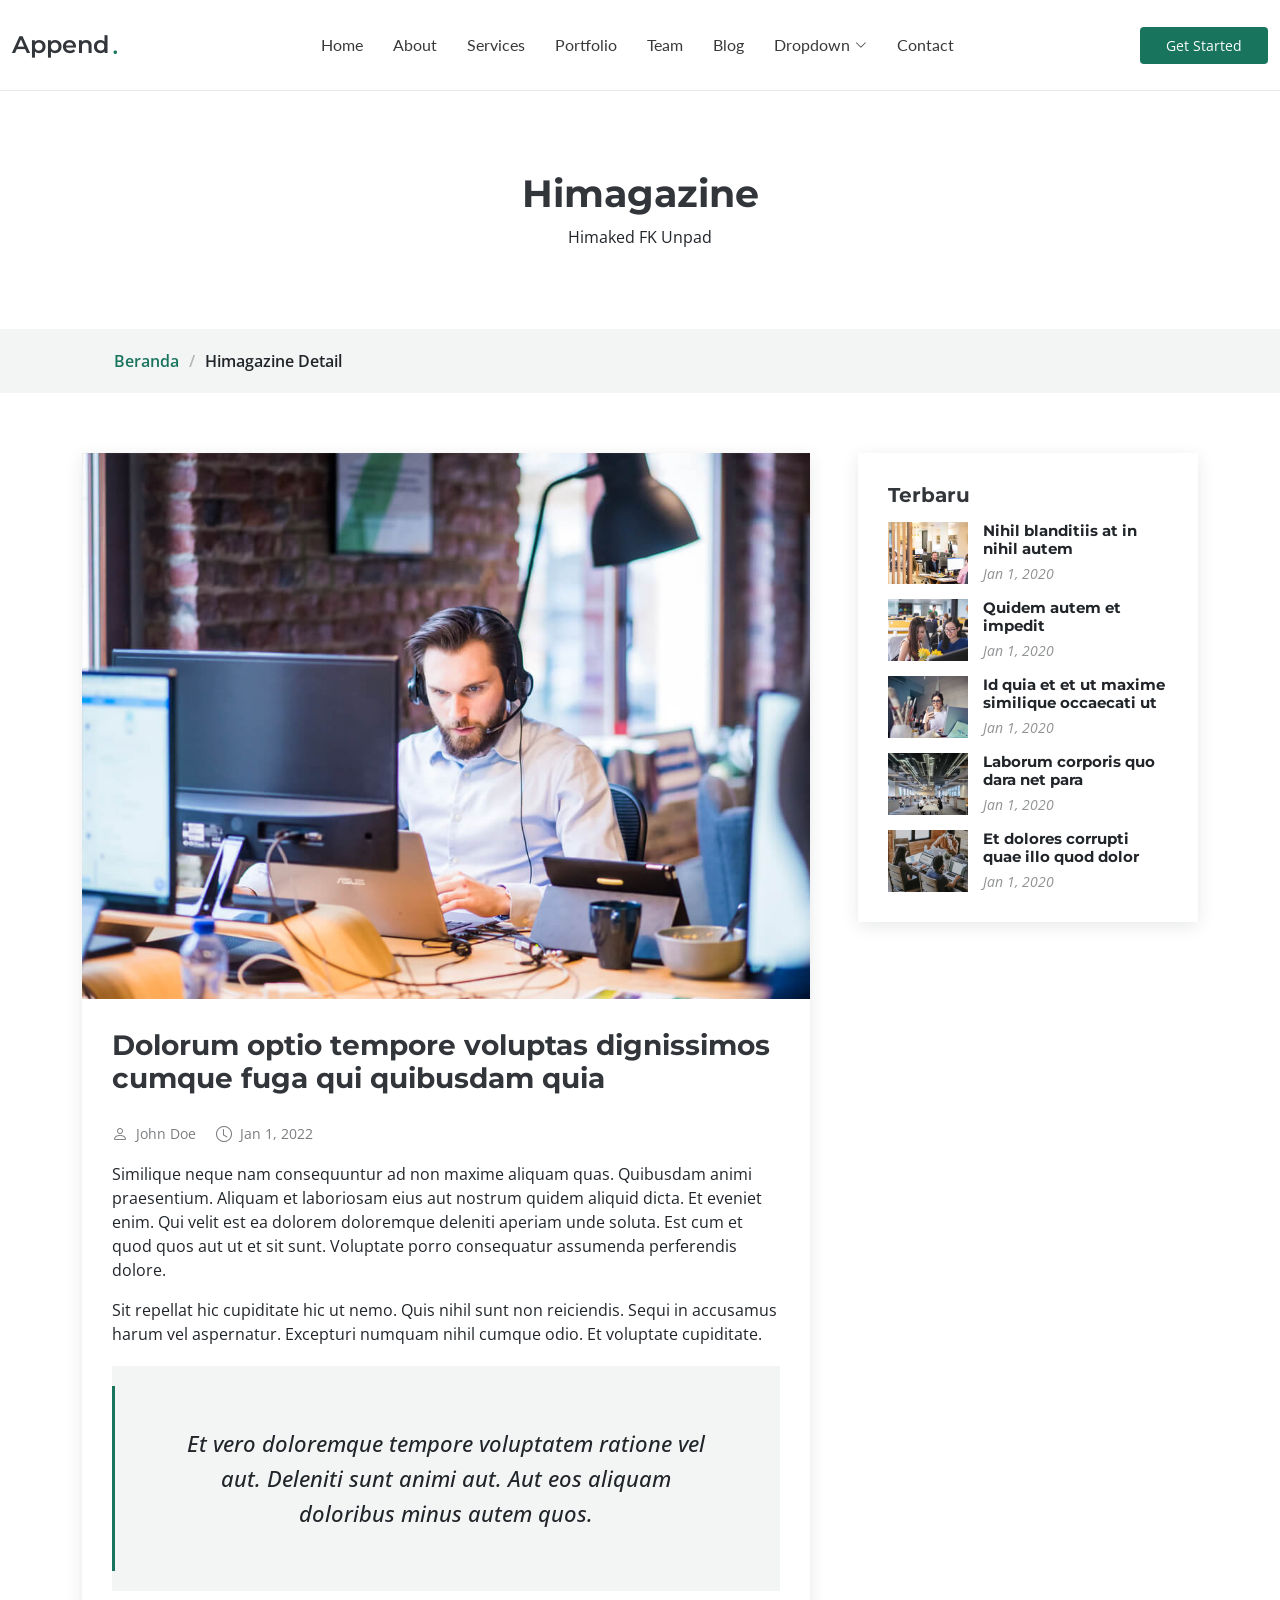
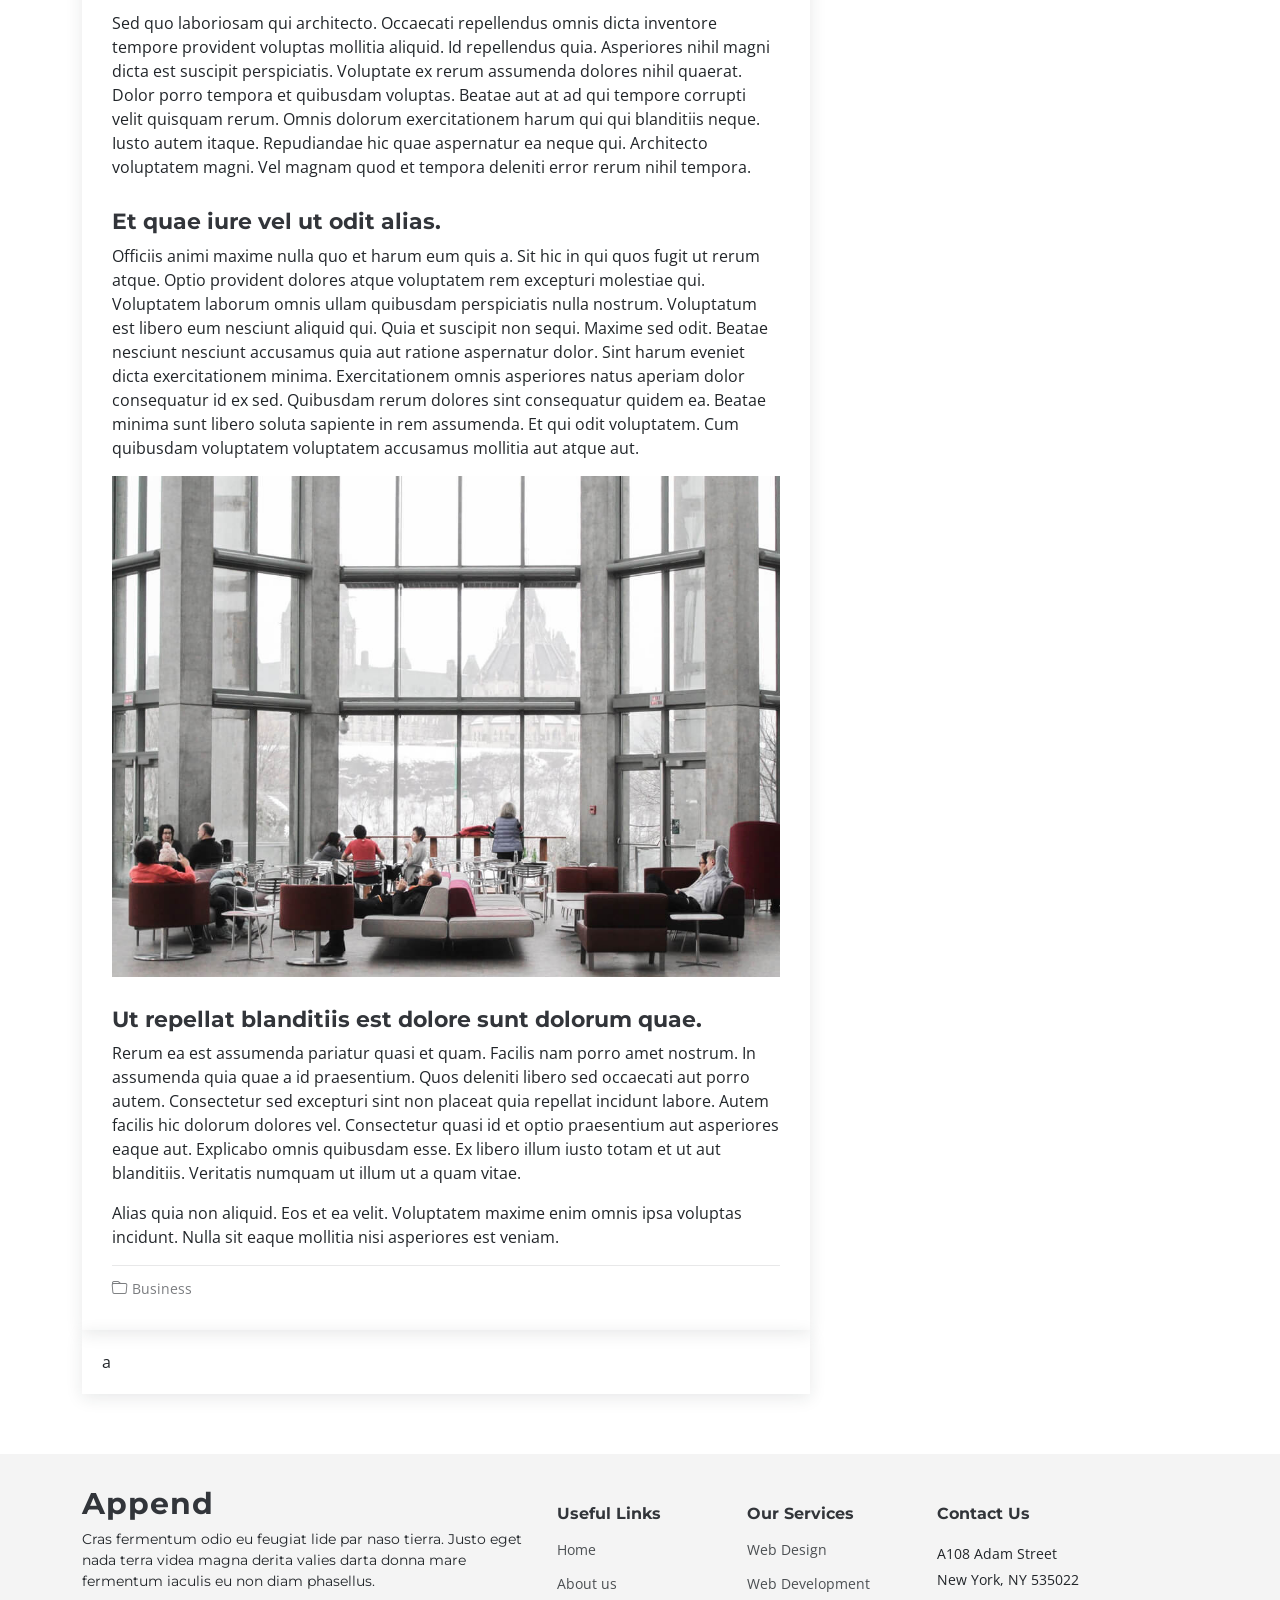
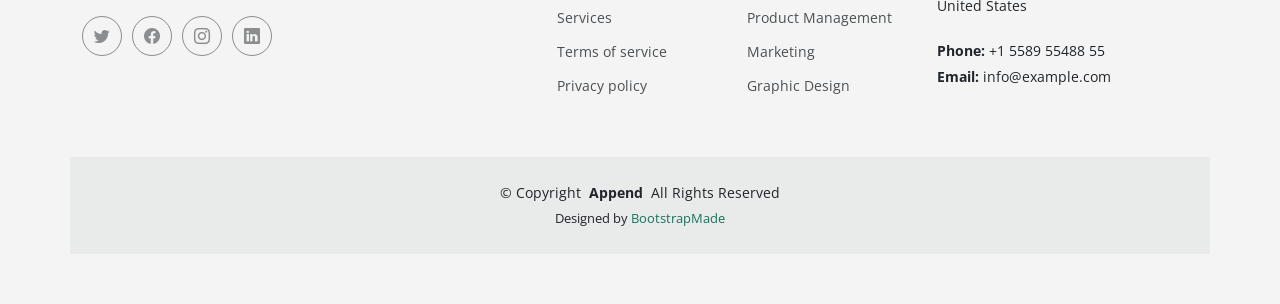
==== commit e4b03cea: "v1" ====
--- a/blog-details.html
+++ b/blog-details.html
@@ -95,8 +95,8 @@
         <div class="container">
           <div class="row d-flex justify-content-center text-center">
             <div class="col-lg-8">
-              <h1>Blog Details</h1>
-              <p class="mb-0">Odio et unde deleniti. Deserunt numquam exercitationem. Officiis quo odio sint voluptas consequatur ut a odio voluptatem. Sit dolorum debitis veritatis natus dolores. Quasi ratione sint. Sit quaerat ipsum dolorem.</p>
+              <h1>Himagazine</h1>
+              <p class="mb-0">Himaked FK Unpad</p>
             </div>
           </div>
         </div>
@@ -104,8 +104,8 @@
       <nav class="breadcrumbs">
         <div class="container">
           <ol>
-            <li><a href="index.html">Home</a></li>
-            <li class="current">Blog Details</li>
+            <li><a href="index.html">Beranda</a></li>
+            <li class="current">Himagazine Detail</li>
           </ol>
         </div>
       </nav>
@@ -132,7 +132,7 @@
                 <ul>
                   <li class="d-flex align-items-center"><i class="bi bi-person"></i> <a href="blog-details.html">John Doe</a></li>
                   <li class="d-flex align-items-center"><i class="bi bi-clock"></i> <a href="blog-details.html"><time datetime="2020-01-01">Jan 1, 2022</time></a></li>
-                  <li class="d-flex align-items-center"><i class="bi bi-chat-dots"></i> <a href="blog-details.html">12 Comments</a></li>
+                  <!-- <li class="d-flex align-items-center"><i class="bi bi-chat-dots"></i> <a href="blog-details.html">12 Comments</a></li> -->
                 </ul>
               </div><!-- End meta top -->
 
@@ -183,157 +183,21 @@
                   <li><a href="#">Business</a></li>
                 </ul>
 
-                <i class="bi bi-tags"></i>
+                <!-- <i class="bi bi-tags"></i>
                 <ul class="tags">
                   <li><a href="#">Creative</a></li>
                   <li><a href="#">Tips</a></li>
                   <li><a href="#">Marketing</a></li>
-                </ul>
+                </ul> -->
               </div><!-- End meta bottom -->
 
             </article><!-- End post article -->
 
             <div class="blog-author d-flex align-items-center">
-              <img src="assets/img/blog/blog-author.jpg" class="rounded-circle flex-shrink-0" alt="">
-              <div>
-                <h4>Jane Smith</h4>
-                <div class="social-links">
-                  <a href="https://twitters.com/#"><i class="bi bi-twitter"></i></a>
-                  <a href="https://facebook.com/#"><i class="bi bi-facebook"></i></a>
-                  <a href="https://instagram.com/#"><i class="biu bi-instagram"></i></a>
-                </div>
-                <p>
-                  Itaque quidem optio quia voluptatibus dolorem dolor. Modi eum sed possimus accusantium. Quas repellat voluptatem officia numquam sint aspernatur voluptas. Esse et accusantium ut unde voluptas.
-                </p>
-              </div>
+              a
             </div><!-- End post author -->
 
-            <div class="comments">
-
-              <h4 class="comments-count">8 Comments</h4>
-
-              <div id="comment-1" class="comment">
-                <div class="d-flex">
-                  <div class="comment-img"><img src="assets/img/blog/comments.jpg" alt=""></div>
-                  <div>
-                    <h5><a href="">Georgia Reader</a> <a href="#" class="reply"><i class="bi bi-reply-fill"></i> Reply</a></h5>
-                    <time datetime="2020-01-01">01 Jan,2022</time>
-                    <p>
-                      Et rerum totam nisi. Molestiae vel quam dolorum vel voluptatem et et. Est ad aut sapiente quis molestiae est qui cum soluta.
-                      Vero aut rerum vel. Rerum quos laboriosam placeat ex qui. Sint qui facilis et.
-                    </p>
-                  </div>
-                </div>
-              </div><!-- End comment #1 -->
-
-              <div id="comment-2" class="comment">
-                <div class="d-flex">
-                  <div class="comment-img"><img src="assets/img/blog/comments-2.jpg" alt=""></div>
-                  <div>
-                    <h5><a href="">Aron Alvarado</a> <a href="#" class="reply"><i class="bi bi-reply-fill"></i> Reply</a></h5>
-                    <time datetime="2020-01-01">01 Jan,2022</time>
-                    <p>
-                      Ipsam tempora sequi voluptatem quis sapiente non. Autem itaque eveniet saepe. Officiis illo ut beatae.
-                    </p>
-                  </div>
-                </div>
-
-                <div id="comment-reply-1" class="comment comment-reply">
-                  <div class="d-flex">
-                    <div class="comment-img"><img src="assets/img/blog/comments-3.jpg" alt=""></div>
-                    <div>
-                      <h5><a href="">Lynda Small</a> <a href="#" class="reply"><i class="bi bi-reply-fill"></i> Reply</a></h5>
-                      <time datetime="2020-01-01">01 Jan,2022</time>
-                      <p>
-                        Enim ipsa eum fugiat fuga repellat. Commodi quo quo dicta. Est ullam aspernatur ut vitae quia mollitia id non. Qui ad quas nostrum rerum sed necessitatibus aut est. Eum officiis sed repellat maxime vero nisi natus. Amet nesciunt nesciunt qui illum omnis est et dolor recusandae.
-
-                        Recusandae sit ad aut impedit et. Ipsa labore dolor impedit et natus in porro aut. Magnam qui cum. Illo similique occaecati nihil modi eligendi. Pariatur distinctio labore omnis incidunt et illum. Expedita et dignissimos distinctio laborum minima fugiat.
-
-                        Libero corporis qui. Nam illo odio beatae enim ducimus. Harum reiciendis error dolorum non autem quisquam vero rerum neque.
-                      </p>
-                    </div>
-                  </div>
-
-                  <div id="comment-reply-2" class="comment comment-reply">
-                    <div class="d-flex">
-                      <div class="comment-img"><img src="assets/img/blog/comments-4.jpg" alt=""></div>
-                      <div>
-                        <h5><a href="">Sianna Ramsay</a> <a href="#" class="reply"><i class="bi bi-reply-fill"></i> Reply</a></h5>
-                        <time datetime="2020-01-01">01 Jan,2022</time>
-                        <p>
-                          Et dignissimos impedit nulla et quo distinctio ex nemo. Omnis quia dolores cupiditate et. Ut unde qui eligendi sapiente omnis ullam. Placeat porro est commodi est officiis voluptas repellat quisquam possimus. Perferendis id consectetur necessitatibus.
-                        </p>
-                      </div>
-                    </div>
-
-                  </div><!-- End comment reply #2-->
-
-                </div><!-- End comment reply #1-->
-
-              </div><!-- End comment #2-->
-
-              <div id="comment-3" class="comment">
-                <div class="d-flex">
-                  <div class="comment-img"><img src="assets/img/blog/comments-5.jpg" alt=""></div>
-                  <div>
-                    <h5><a href="">Nolan Davidson</a> <a href="#" class="reply"><i class="bi bi-reply-fill"></i> Reply</a></h5>
-                    <time datetime="2020-01-01">01 Jan,2022</time>
-                    <p>
-                      Distinctio nesciunt rerum reprehenderit sed. Iste omnis eius repellendus quia nihil ut accusantium tempore. Nesciunt expedita id dolor exercitationem aspernatur aut quam ut. Voluptatem est accusamus iste at.
-                      Non aut et et esse qui sit modi neque. Exercitationem et eos aspernatur. Ea est consequuntur officia beatae ea aut eos soluta. Non qui dolorum voluptatibus et optio veniam. Quam officia sit nostrum dolorem.
-                    </p>
-                  </div>
-                </div>
-
-              </div><!-- End comment #3 -->
-
-              <div id="comment-4" class="comment">
-                <div class="d-flex">
-                  <div class="comment-img"><img src="assets/img/blog/comments-6.jpg" alt=""></div>
-                  <div>
-                    <h5><a href="">Kay Duggan</a> <a href="#" class="reply"><i class="bi bi-reply-fill"></i> Reply</a></h5>
-                    <time datetime="2020-01-01">01 Jan,2022</time>
-                    <p>
-                      Dolorem atque aut. Omnis doloremque blanditiis quia eum porro quis ut velit tempore. Cumque sed quia ut maxime. Est ad aut cum. Ut exercitationem non in fugiat.
-                    </p>
-                  </div>
-                </div>
-
-              </div><!-- End comment #4 -->
-
-              <div class="reply-form">
-
-                <h4>Leave a Reply</h4>
-                <p>Your email address will not be published. Required fields are marked * </p>
-                <form action="">
-                  <div class="row">
-                    <div class="col-md-6 form-group">
-                      <input name="name" type="text" class="form-control" placeholder="Your Name*">
-                    </div>
-                    <div class="col-md-6 form-group">
-                      <input name="email" type="text" class="form-control" placeholder="Your Email*">
-                    </div>
-                  </div>
-                  <div class="row">
-                    <div class="col form-group">
-                      <input name="website" type="text" class="form-control" placeholder="Your Website">
-                    </div>
-                  </div>
-                  <div class="row">
-                    <div class="col form-group">
-                      <textarea name="comment" class="form-control" placeholder="Your Comment*"></textarea>
-                    </div>
-                  </div>
-
-                  <div class="text-center">
-                    <button type="submit" class="btn btn-primary">Post Comment</button>
-                  </div>
-
-                </form>
-
-              </div>
-
-            </div><!-- End blog comments -->
+            
 
           </div>
 
@@ -341,15 +205,16 @@
 
             <div class="sidebar">
 
-              <div class="sidebar-item search-form">
+              <!-- <div class="sidebar-item search-form">
                 <h3 class="sidebar-title">Search</h3>
                 <form action="" class="mt-3">
                   <input type="text">
                   <button type="submit"><i class="bi bi-search"></i></button>
                 </form>
-              </div><!-- End sidebar search formn-->
-
-              <div class="sidebar-item categories">
+              </div> -->
+              <!-- End sidebar search formn-->
+
+              <!-- <div class="sidebar-item categories">
                 <h3 class="sidebar-title">Categories</h3>
                 <ul class="mt-3">
                   <li><a href="#">General <span>(25)</span></a></li>
@@ -359,10 +224,11 @@
                   <li><a href="#">Creative <span>(8)</span></a></li>
                   <li><a href="#">Educaion <span>(14)</span></a></li>
                 </ul>
-              </div><!-- End sidebar categories-->
+              </div> -->
+              <!-- End sidebar categories-->
 
               <div class="sidebar-item recent-posts">
-                <h3 class="sidebar-title">Recent Posts</h3>
+                <h3 class="sidebar-title">Terbaru</h3>
 
                 <div class="post-item">
                   <img src="assets/img/blog/blog-recent-1.jpg" alt="" class="flex-shrink-0">
@@ -406,7 +272,7 @@
 
               </div><!-- End sidebar recent posts-->
 
-              <div class="sidebar-item tags">
+              <!-- <div class="sidebar-item tags">
                 <h3 class="sidebar-title">Tags</h3>
                 <ul class="mt-3">
                   <li><a href="#">App</a></li>
@@ -421,7 +287,8 @@
                   <li><a href="#">Tips</a></li>
                   <li><a href="#">Marketing</a></li>
                 </ul>
-              </div><!-- End sidebar tags-->
+              </div> -->
+              <!-- End sidebar tags-->
 
             </div><!-- End Sidebar -->
 
--- a/assets/css/main.css
+++ b/assets/css/main.css
@@ -887,6 +887,38 @@
   }
 }
 
+
+.slide-container{
+  display: flex;
+  justify-content: center;
+  align-items: center;
+  height: 100vh;
+}
+
+swiper-container {
+  width: 100%;
+  height: 100%;
+}
+
+.text-container {
+  position: absolute;
+  color: rgb(255, 255, 255);
+  left: 4rem;
+  bottom: 10rem;
+  background-color: rgba(104, 102, 102, 0.8);
+  padding: 0 1rem;
+}
+
+swiper-slide img {
+  display: block;
+  width: 100%;
+  height: 100%;
+  object-fit: cover;
+  filter: brightness(40%);
+}
+
+
+
 /*--------------------------------------------------------------
 # Clients
 --------------------------------------------------------------*/
@@ -1810,11 +1842,8 @@
 }
 
 .testimonials .testimonial-item .testimonial-img {
-  width: 90px;
-  height: 90px;
-  border-radius: 50px;
-  border: 6px solid var(--background-color);
-  margin-right: 10px;
+  width: 100%;
+  height: auto;
 }
 
 .testimonials .testimonial-item h3 {
@@ -2768,7 +2797,7 @@
 
 .blog-details .blog-author {
   padding: 20px;
-  margin-top: 30px;
+  margin-top: 0px;
   box-shadow: 0 4px 16px rgba(var(--default-color-rgb), 0.1);
 }
 
